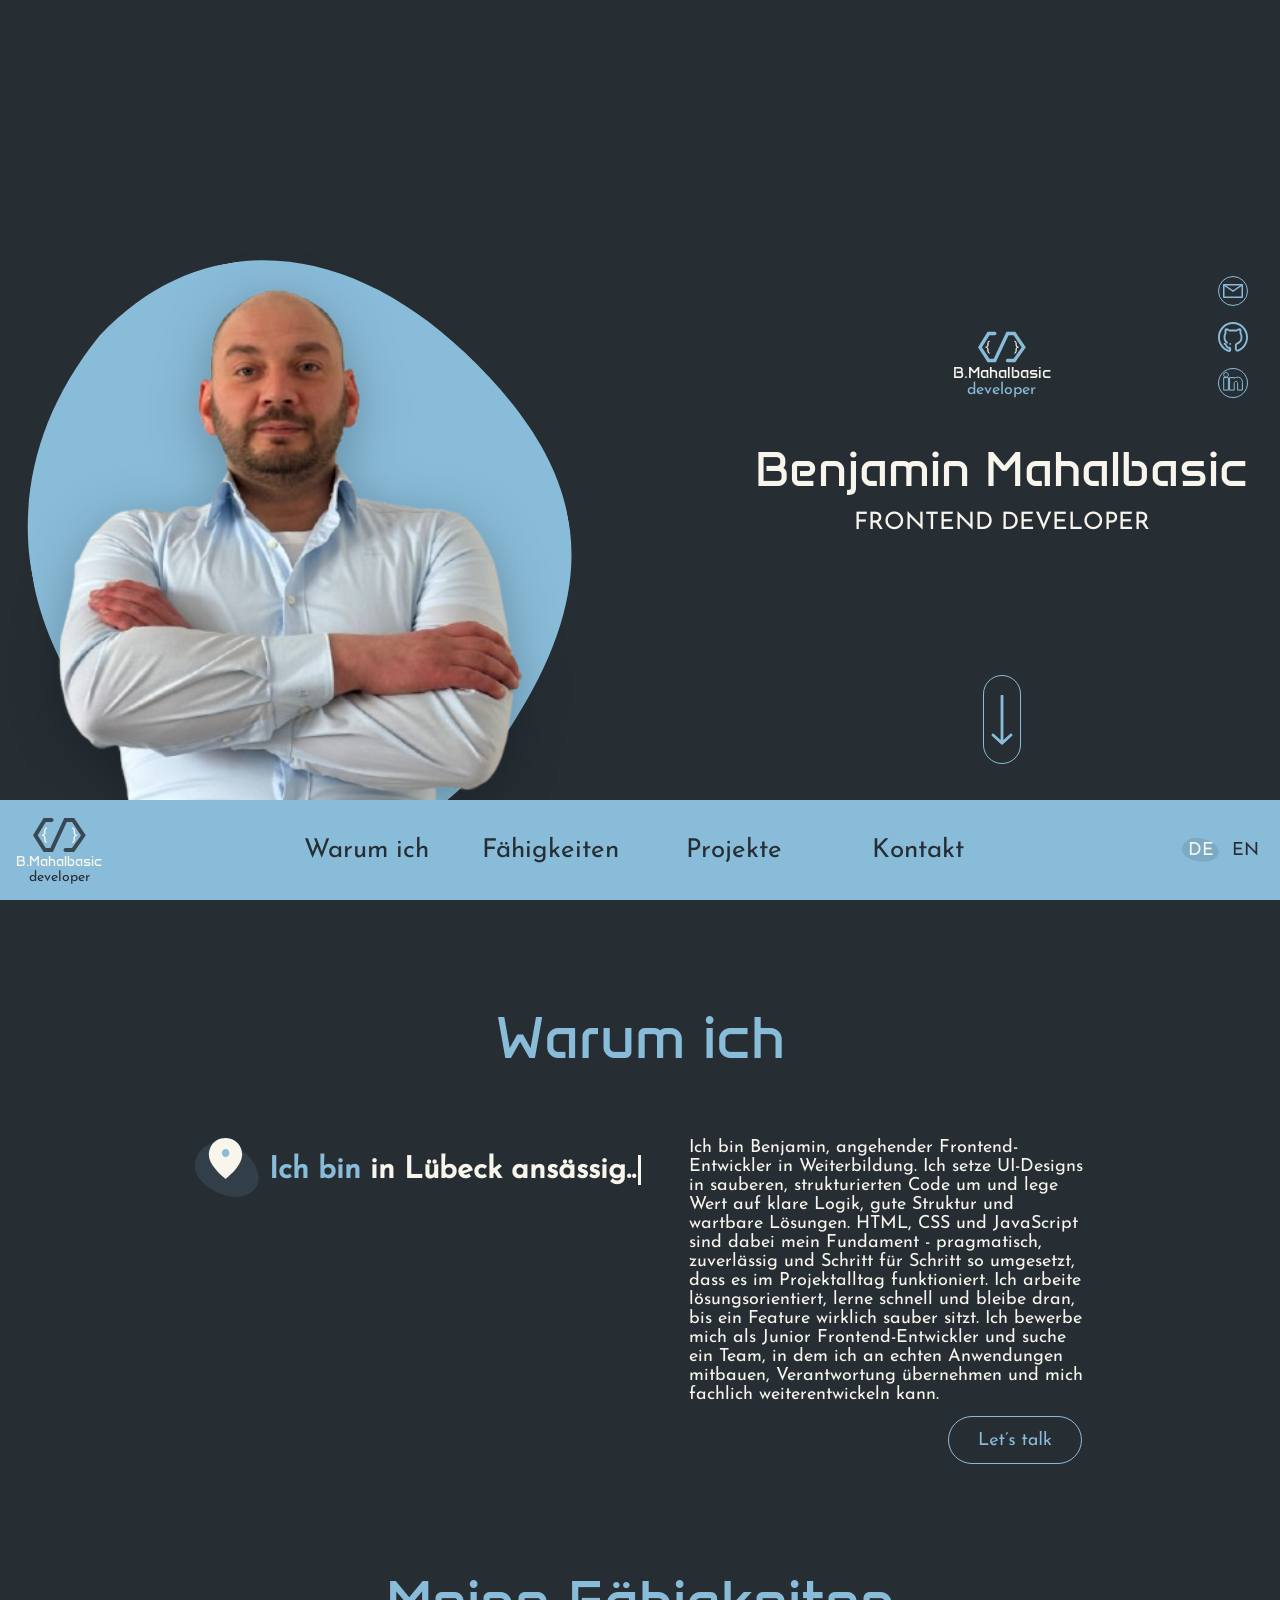
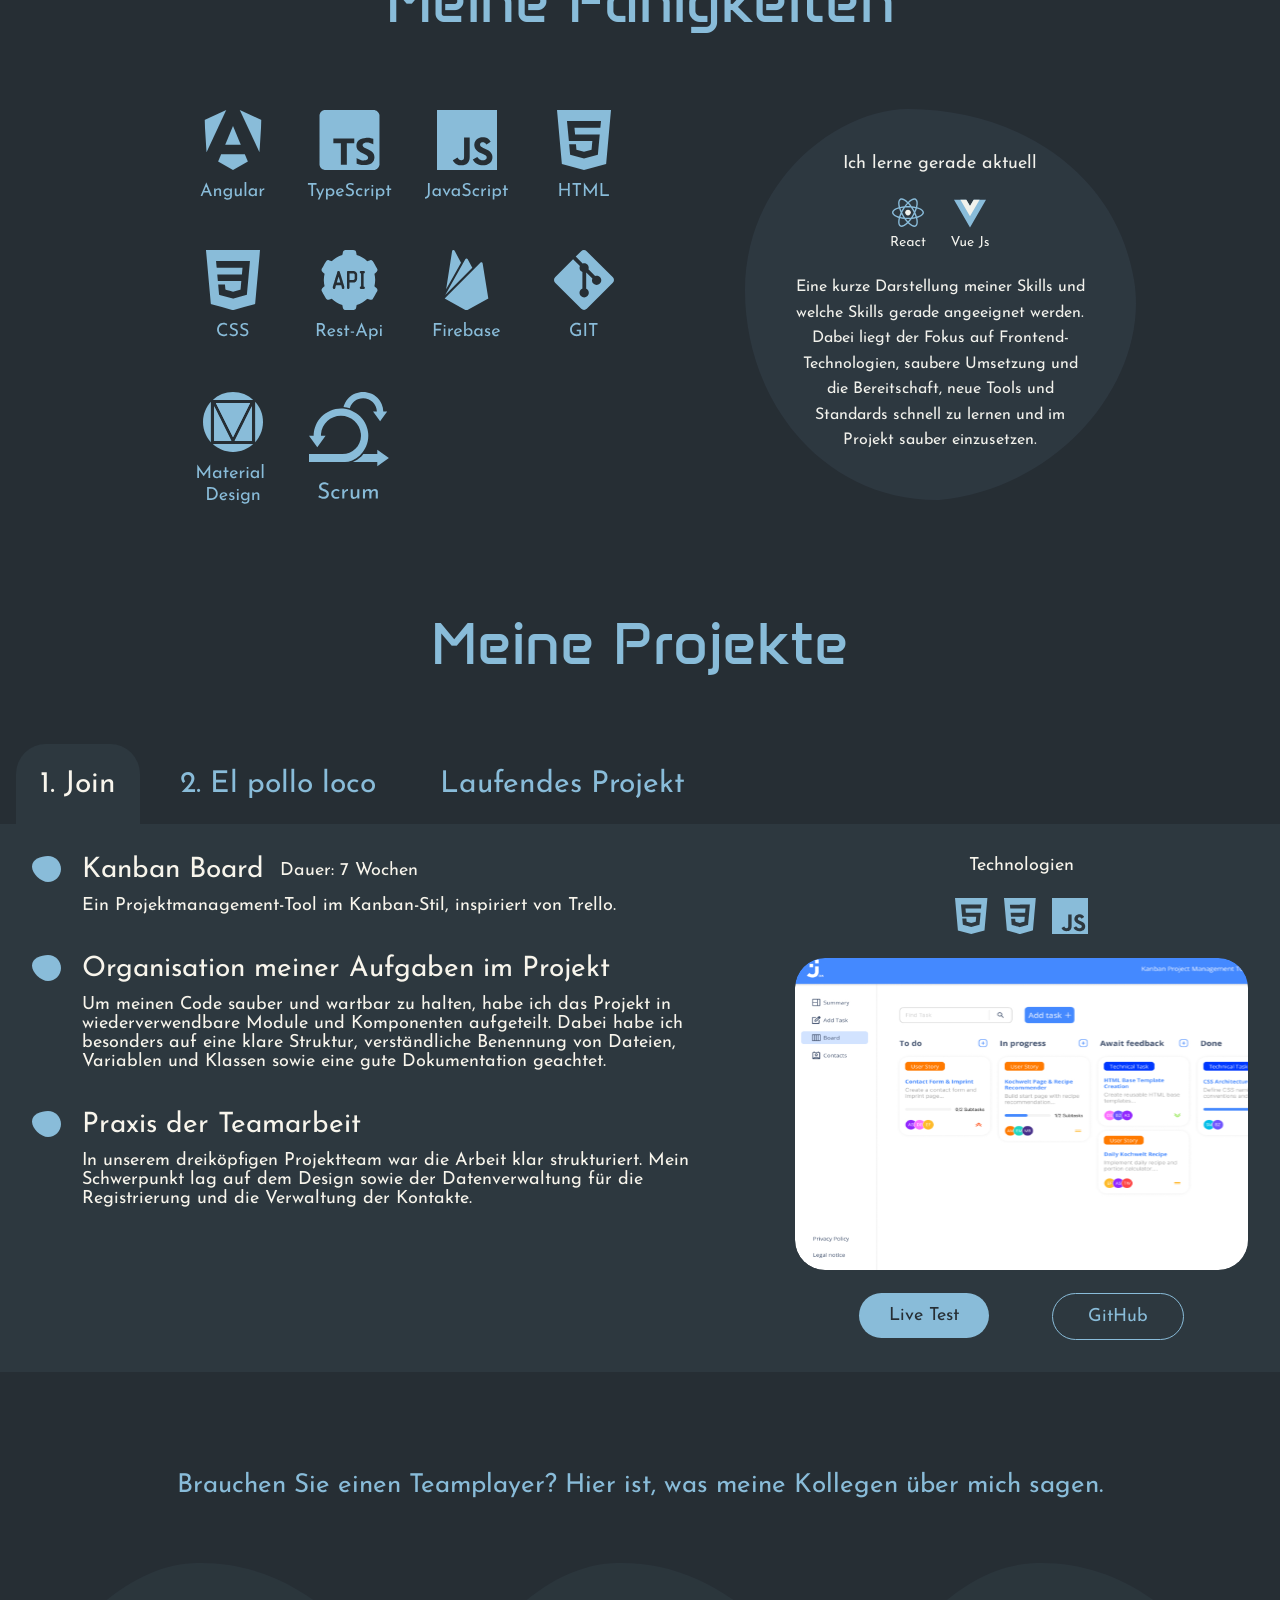
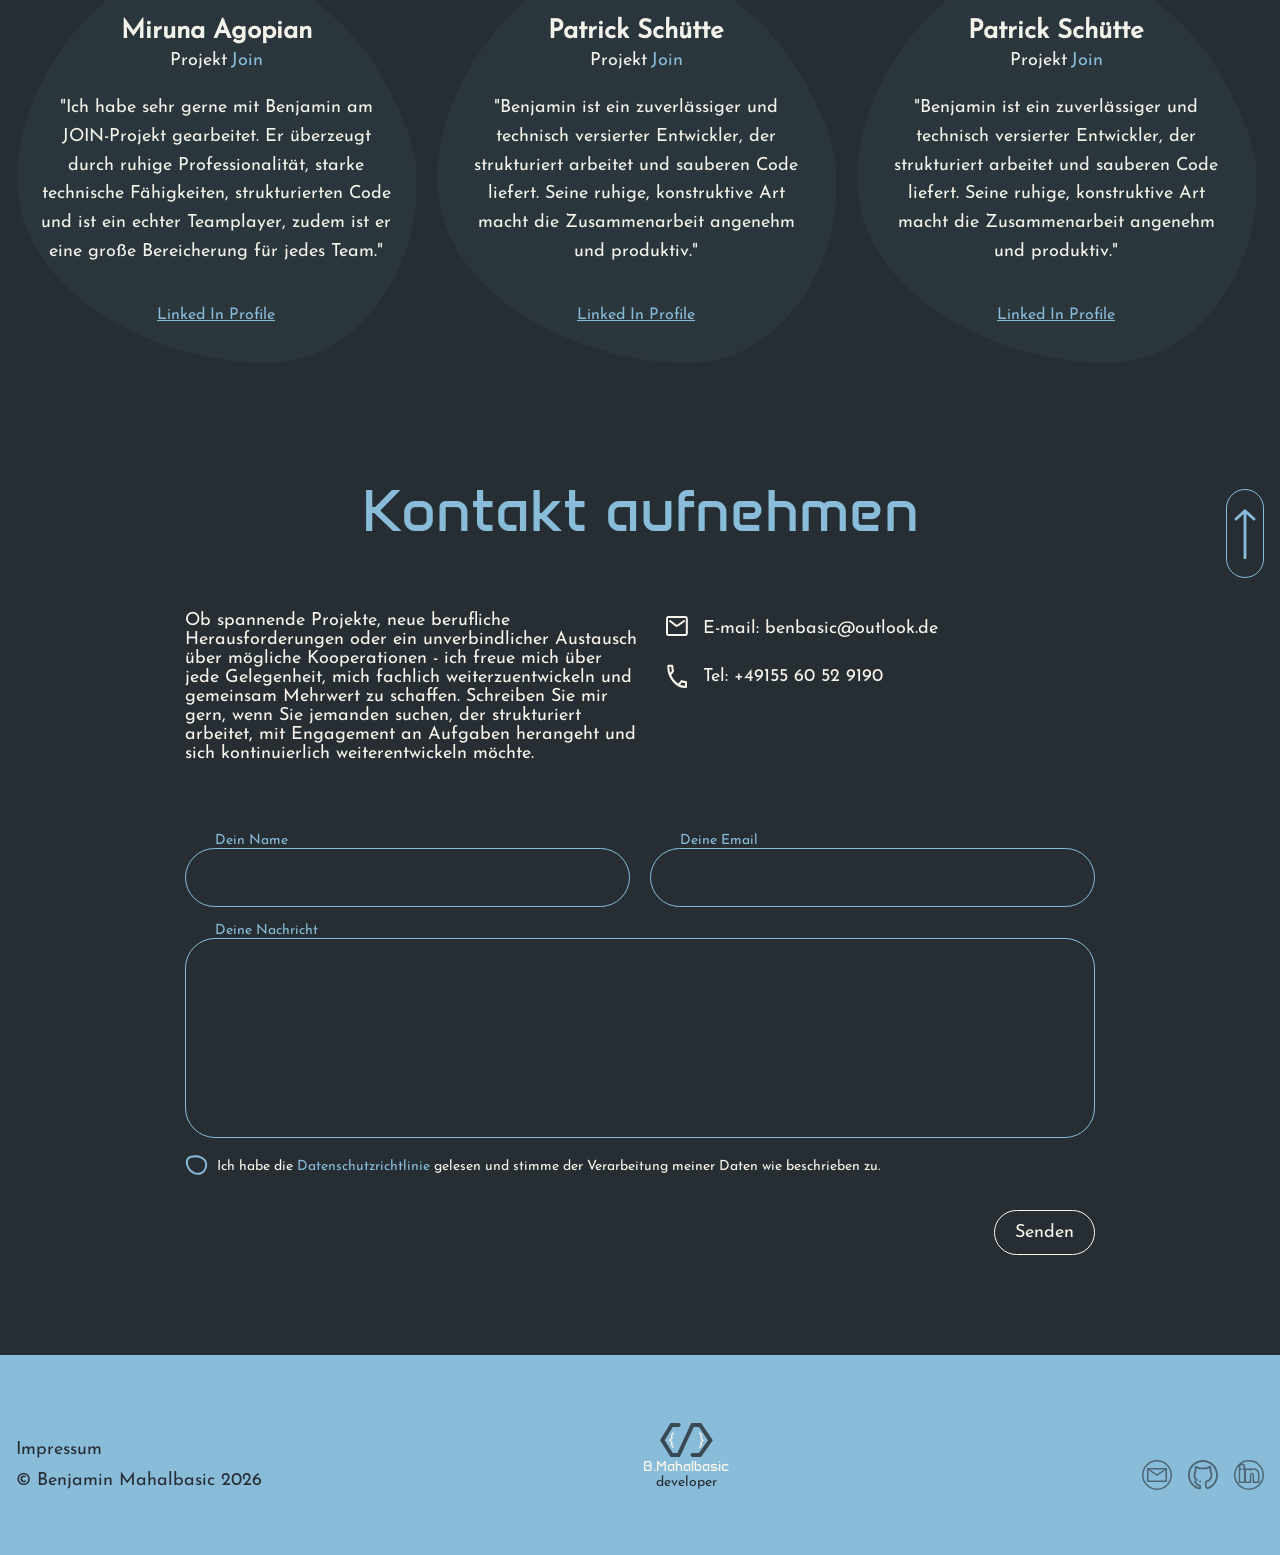
==== index.html @ 5b65a8fe "set content limitation on input fields" ====
<!DOCTYPE html>
<html lang="de">
<head>
    <meta charset="UTF-8">
    <meta name="viewport" content="width=device-width, initial-scale=1.0">
    <title>Benjamin Mahalbasic</title>

    <link rel="shortcut icon" href="./assets/icons/Logo icon.svg" type="image/x-icon">
    <link rel="stylesheet" href="./styles/fonts.css">
    <link rel="stylesheet" href="./style.css">
    <link rel="stylesheet" href="./styles/nav.css">
    <link rel="stylesheet" href="./styles/presentation.css">
    <link rel="stylesheet" href="./styles/projects.css">
    <link rel="stylesheet" href="./styles/colleagues.css">
    <link rel="stylesheet" href="./styles/contact.css">
    <script src="./scripts/projectsObj.js"></script>
    <script src="./scripts/templates.js"></script>
    <script src="./scripts/mobileTemplates.js"></script>
    <script src="./scripts/projects.js" defer></script>
    <script src="./scripts/contact.js"></script>
    <script src="./scripts/language.js"></script>
    <script src="./script.js"></script>
</head>
<body onload="init()" onclick="closeNavOverlay()">
    <main>
        <header id="header_mobile" class="header-mobile">
            <div class="header-frame">
                <div class="logo-main-box">
                    <img class="main-logo" src="./assets/icons/mobile/logo_mobile.svg" alt="logo icon">
                    <span class="main-name">B.Mahalbasic</span>
                    <span class="job-name">developer</span>
                </div>
                <div class="burger-menu" onclick="toggleMobileNav(event)">
                    <img id="mobile_nav_btn" src="./assets/icons/mobile/burger_button.svg" alt="navbar button as burger icon">
                </div>
            </div>
        </header>
        <section id="hero_section" class="hero-section">
            <div class="hero-container">
                <div class="hero-content">
                    <div class="portrait-frame">
                        <img class="person-image" src="./assets/img/me_11.png" alt="picture of me">
                        <img class="portrait-bg-image" src="./assets/img/shape.svg">
                    </div>
                    <div class="portrait-frame-mobile">
                        <div class="portrait-mobile-container">
                            <img class="person-image-mobile" src="./assets/img/me_11.png" alt="picture of me">
                            <img class="portrait-bg-mobile" src="./assets/icons/mobile/shape_hero_mobile.svg" alt="background image as shape">
                            <div id="nav_mobile" class="nav-mobile-container invisible">
                                <div class="nav-mobile" onclick="stopEventBubbling(event)">
                                    <div class="mobile-link-container">
                                        <a id="link_why_me_mobile" class="mobile-link" href="#why_me_section">Warum ich</a>
                                        <a id="link_my_skills_mobile" class="mobile-link" href="#my_skills_section">Fähigkeiten</a>
                                        <a id="link_my_projects_mobile" class="mobile-link" href="#my_projects_section">Projekte</a>
                                        <a id="link_contact_me_mobile" class="mobile-link" href="#my_contact_section">Kontakt</a>
                                        <div class="mobile-language-container">
                                            <div id="german_mobile" class="mobile-language-box">
                                                <span id="german_span_mobile" class="mobile-language-span" onclick="loadLanguage('german', 'german_span')"
                                                onmouseover="onHoverLanguageDesign('german')" onmouseout="hoverOverLanguageDesign()">DE</span>
                                            </div>
                                            <div id="english_mobile" class="mobile-language-box">
                                                <span id="english_span_mobile" class="mobile-language-span" onclick="loadLanguage('english', 'english_span')"
                                                onmouseover="onHoverLanguageDesign('english')" onmouseout="hoverOverLanguageDesign()">EN</span>
                                            </div>
                                        </div>
                                    </div>
                                </div>
                            </div>
                        </div>
                    </div>
                    <div class="main-indication-container">
                        <div class="logo-container">
                            <div class="logo-main-frame">
                                <div class="logo-main-box" onmouseover="changeLogoBig()" onmouseout="changeLogoSmall()">
                                    <img id="main_logo" class="main-logo" src="./assets/icons/Logo icon.svg" alt="logo icon">
                                    <span class="main-name">B.Mahalbasic</span>
                                    <span class="job-name">developer</span>
                                </div>
                            </div>
                            <div class="main-link-frame">
                                <div class="main-link-container">
                                    <img id="mail_icon" class="link-icons" src="./assets/icons/Email button.svg" alt="e-mail button with letter icon"
                                     onmouseover="changeIcon('mail_icon', './assets/icons/mail hover.svg')" onmouseout="changeIcon('mail_icon', './assets/icons/Email button.svg')"
                                     onclick="scrollToSection('my_contact_section')">
                                    <img id="gitub_icon" class="link-icons" src="./assets/icons/Github button.svg" alt="github button with github icon"
                                     onmouseover="changeIcon('gitub_icon', './assets/icons/github hover.svg')" onmouseout="changeIcon('gitub_icon', './assets/icons/Github button.svg')"
                                     onclick="openWebsite('https://github.com/XbatzoX')">
                                    <img id="linkedin_icon" class="link-icons" src="./assets/icons/Linkedin button.svg" alt="linkedIn button with letter icon"
                                     onmouseover="changeIcon('linkedin_icon', './assets/icons/linkedin hover.svg')" onmouseout="changeIcon('linkedin_icon', './assets/icons/Linkedin button.svg')"
                                     onclick="openWebsite('https://www.linkedin.com/in/benjamin-mahalbasic/')">
                                </div>
                            </div>
                        </div>
                        <div class="person-description-container">
                            <span class="name-text">Benjamin Mahalbasic</span>
                            <span class="job-text">FRONTEND DEVELOPER</span>
                        </div>
                        <div class="arrow-down-frame">
                            <div class="arrow-down-btn">
                                <img id="arrow_down_btn" src="./assets/icons/Arrow down.svg" alt="arrow down button with border"
                                 onmouseover="changeIcon('arrow_down_btn', './assets/icons/arrow down hover.svg')" onmouseout="changeIcon('arrow_down_btn', './assets/icons/Arrow down.svg')"
                                 onclick="scrollToSection('why_me_section')">
                            </div>
                        </div>
                    </div>
                </div>   
            </div>
        </section>
        <nav>
            <div class="nav-container">
                <div class="nav-logo" onclick="scrollToSection('hero_section')">
                    <img src="./assets/icons/Logo icon nav.svg" alt="main logo icon">
                    <span class="logo-nav-name">B.Mahalbasic</span>
                    <span class="logo-nav-text">developer</span>
                </div>
                <div class="nav-link-container">
                    <div id="why_me" class="link-bg">
                        <a id="link_why_me" class="nav-links" href="#why_me_section" onclick="onFocusDesign('why_me', 'link_why_me')"></a>
                    </div>
                    <div id="skills" class="link-bg">
                        <a id="link_skills" class="nav-links" href="#my_skills_section" onclick="onFocusDesign('skills', 'link_skills')"></a>
                    </div>
                    <div id="projects" class="link-bg">
                        <a id="link_projects" class="nav-links" href="#my_projects_section" onclick="onFocusDesign('projects', 'link_projects')"></a>
                    </div>
                    <div id="contact" class="link-bg">
                        <a id="link_contact" class="nav-links" href="#my_contact_section" onclick="onFocusDesign('contact', 'link_contact')"></a>
                    </div>
                </div>
                <div class="language-container">
                    <div id="german" class="language-bg">
                        <span id="german_span" class="language-box" onclick="loadLanguage('german', 'german_span')"
                        onmouseover="onHoverLanguageDesign('german')" onmouseout="hoverOverLanguageDesign()">DE</span>
                    </div>
                    <div id="english" class="language-bg">
                        <span id="english_span" class="language-box" onclick="loadLanguage('english', 'english_span')"
                        onmouseover="onHoverLanguageDesign('english')" onmouseout="hoverOverLanguageDesign()">EN</span>
                    </div>
                </div>
            </div>
        </nav>
        <section id="why_me_section" class="why-me-section">
            <div class="why-me-frame">
                <div class="why-me-container">
                    <span id="why_me_caption" class="main-line"></span>
                </div>
                <div class="description-container">
                    <div class="city-location-frame">
                        <div class="city-location-container">
                            <img id="location_img" src="./assets/icons/located_icon.svg" alt="location icon looks like a pin">
                            <img id="location_img_mobile" src="./assets/icons/mobile/pin_icon_mobile.svg" alt="location icon looks like a pin">
                            <span id="city_location_1" class="color-blue"></span>
                            <span id="city_location_2" class="color-cream"></span>
                            <div class="left-border"></div>
                        </div>
                    </div>
                    <div class="description-box">
                        <span id="description_text" class="description-text"></span>
                        <div class="lets-talk-ctrl-box">
                            <img id="lets_talk_btn" src="./assets/icons/Lets_talk_btn.svg" alt="image in form of a button"
                             onmouseover="changeIcon('lets_talk_btn', './assets/icons/Lets_talk_hover_btn.svg')" onmouseout="changeIcon('lets_talk_btn', 'assets/icons/Lets_talk_btn.svg')"
                             onclick="scrollToSection('my_contact_section')">
                        </div>
                    </div>
                </div>
            </div>
        </section>
        <section id="my_skills_section" class="my-skills-section">
            <div class="my-skills-frame">
                <div class="my-skills-container">
                    <span id="my_skills_caption" class="main-line"></span>
                </div>
                <div class="my-skills-content-container">
                    <div class="skill-icon-box">
                        <div class="icon-row">
                            <div class="icon-center">
                                <img src="./assets/icons/angular_skill_icon.svg" alt="Angular icon as skill info">
                            </div>
                            <div class="icon-center">
                                <img src="./assets/icons/typescript_skill_icon.svg" alt="TypeScript icon as skill info">
                            </div>
                            <div class="icon-center">
                                <img src="./assets/icons/javascript_skill_icon.svg" alt="JavaScript icon as skill info">
                            </div>
                            <div class="icon-center">
                                <img src="./assets/icons/html_skill_icon.svg" alt="HTML icon as skill info">
                            </div>
                        </div>
                        <div class="icon-row">
                            <div class="icon-center">
                                <img src="./assets/icons/css_skill_icon.svg" alt="CSS icon as skill info">
                            </div>
                            <div class="icon-center">
                                <img src="./assets/icons/api_skill_icon.svg" alt="REST-API icon as skill info">
                            </div>
                            <div class="icon-center">
                                <img src="./assets/icons/firebase_skill_icon.svg" alt="Firebase icon as skill info">
                            </div>
                            <div class="icon-center">
                                <img src="./assets/icons/git_skill_icon.svg" alt="Git icon as skill info">
                            </div>
                        </div>
                        <div class="icon-row">
                            <div class="icon-center">
                                <img src="./assets/icons/material_design_skill_icon.svg" alt="Material design icon as skill info">
                            </div>
                            <div class="icon-center">
                                <img src="./assets/icons/scrum_skill_icon.svg" alt="Scrum icon as skill info">
                            </div>
                        </div>
                        <div class="icon-row-mobile">
                            <div class="icon-center">
                                <img src="./assets/icons/mobile/angular_icon_mobile.svg" alt="angular icon as skill info">
                            </div>
                            <div class="icon-center">
                                <img src="./assets/icons/mobile/typescript_icon_mobile.svg" alt="typescript icon as skill info">
                            </div>
                            <div class="icon-center">
                                <img src="./assets/icons/mobile/javascript_icon_mobile.svg" alt="javascript icon as skill info">
                            </div>
                            <div class="icon-center">
                                <img src="./assets/icons/mobile/html_icon_mobile.svg" alt="html icon as skill info">
                            </div>
                        </div>
                        <div class="icon-row-mobile">
                            <div class="icon-center">
                                <img src="./assets/icons/mobile/css_icon_mobile.svg" alt="css icon as skill info">
                            </div>
                            <div class="icon-center">
                                <img src="./assets/icons/mobile/api_icon_mobile.svg" alt="api icon as skill info">
                            </div>
                            <div class="icon-center">
                                <img src="./assets/icons/mobile/firebase_icon_monile.svg" alt="firebase icon as skill info">
                            </div>
                            <div class="icon-center">
                                <img src="./assets/icons/mobile/git_icon_mobile.svg" alt="git icon as skill info">
                            </div>
                        </div>
                        <div class="icon-row-mobile">
                            <div class="icon-center-box">
                                <div class="icon-center">
                                    <img src="./assets/icons/mobile/material_design_mobile.svg" alt="material design icon as skill info">
                                </div>
                                <div class="icon-center">
                                    <img src="./assets/icons/mobile/scrum_icon_mobile.svg" alt="scrum icon as skill info">
                                </div>
                            </div>
                        </div>
                    </div>
                    <div class="actual-learning-box">
                        <span id="actual_learning_id" class="description-text"></span>
                        <div class="actual-learning-icon-box">
                            <img src="./assets/icons/react_icon_learning.svg" alt="React icon as actual learning skill">
                            <img src="./assets/icons/vue_icon_learning.svg" alt="Vue.js icon as actual learning skill">
                        </div>
                        <span id="actual_learning_text" class="learning-text"></span>
                        <div id="learning_bg" class="learning-bg" onmouseover="changeBackgroundImage('learning_bg', 'learning-bg', 'learning-bg-hover')"
                         onmouseout="changeBackgroundImage('learning_bg', 'learning-bg-hover', 'learning-bg')"></div>
                    </div>
                    <div class="actual-learning-box-mobile">
                        <span id="mobile_learning_id" class="mobile-learning-info"></span>
                        <div class="mobile-learning-content-box">
                            <span id="actual_text_mobile"> </span>
                            <div class="mobile-icon-box">
                                <div class="mobile-icon-line">
                                    <img src="./assets/icons/mobile/vue_icon_mobile.svg" alt="vue js icon as actual learning info">
                                    <img src="./assets/icons/mobile/react_icon_mobile.svg" alt="react icon as actual learning info">
                                </div>
                                <div class="mobile-shape-bg"></div>
                            </div>
                        </div>
                    </div>
                    <div class="contact-button-container">
                        <div class="mobile-btn" onclick="scrollToSection('my_contact_section')">
                            <span class="mobile-btn-span">Let's talk</span>
                        </div>
                    </div>
                </div>
            </div>
        </section>
        <section id="my_projects_section" class="my-projects-section">
            <div class="my-projects-frame">
                <div class="my-projects-container">
                    <span id="my_projects_caption" class="main-line"></span>
                </div>
                <div class="projects-content-frame">
                    <div class="projects-content-container">
                        <div class="tab-navigation-box">
                            <div class="tab-span-container">
                                <span id="project_0" class="tab-span" onclick="activateNavigationTab(id, 'project_content')">1. Join</span>
                            </div>
                            <div class="tab-span-container">
                                <span id="project_1" class="tab-span" onclick="activateNavigationTab(id, 'project_content')">2. El pollo loco</span>
                            </div>
                            <div class="tab-span-container">
                                <span id="project_2" class="tab-span" onclick="activateNavigationTab(id, 'project_content')"></span>
                            </div>
                        </div>
                        <div class="project-content-frame">
                            <div id="project_content" class="project-content-box"></div>
                        </div>
                    </div>
                    <div class="projects-mobile-container">
                        <div class="tab-navbox-mobile">
                            <div class="mobile-tab">
                                <span id="mobile_project_0" class="mobile-tab-span" onclick="activateMobileNavigationTab(id, 'mobile_project_content')"></span>
                            </div>
                            <div class="mobile-tab">
                                <span id="mobile_project_1" class="mobile-tab-span" onclick="activateMobileNavigationTab(id, 'mobile_project_content')"></span>
                            </div>
                            <div class="mobile-tab">
                                <span id="mobile_project_2" class="mobile-tab-span" onclick="activateMobileNavigationTab(id, 'mobile_project_content')"></span>
                            </div>
                        </div>
                        <div id="mobile_content_frame" class="mobile-content-frame">
                            <div id="mobile_project_content" class="mobile-content-box"></div>
                        </div>
                    </div>
                </div>
            </div>
        </section>
        <section id="my_colleagues_section" class="my-colleagues-section">
            <div class="my-colleagues-frame">
                <div class="caption-container">
                    <span id="caption_comments" class="caption-colleagues"></span>
                    <span id="comments_mobile_caption" class="comments-mobile-caption"></span>
                    <span id="comments_mobile_span" class="comments-mobile-span"></span>
                </div>
                <div class="comment-container">
                    <div class="comment-box" onmouseover="changeBackgroundImage('comment_bg_0', 'comment-bg', 'comment-bg-hover')"
                     onmouseout="changeBackgroundImage('comment_bg_0', 'comment-bg-hover', 'comment-bg')">
                        <div class="comment-person-box">
                            <span class="comment-name">Miruna Agopian</span>
                            <div class="comment-project-container">
                                <span id="project1_span" class="comment-description"></span>
                                <span class="comment-project">Join</span>
                            </div>
                        </div>
                        <span id="comment_1" class="comment-text"></span>
                        <a class="comments-linkedIn-link" href="https://www.linkedin.com/in/miruna-agopian-824320333/" target="_blank">Linked In Profile</a>
                        <div id="comment_bg_0" class="comment-bg"></div>
                    </div>
                    <div class="comment-box" onmouseover="changeBackgroundImage('comment_bg_1', 'comment-bg', 'comment-bg-hover')"
                     onmouseout="changeBackgroundImage('comment_bg_1', 'comment-bg-hover', 'comment-bg')">
                        <div class="comment-person-box">
                            <span class="comment-name">Patrick Schütte</span>
                            <div class="comment-project-container">
                                <span id="project2_span" class="comment-description"></span>
                                <span class="comment-project">Join</span>
                            </div>
                        </div>
                        <span id="comment_2" class="comment-text"></span>
                        <a class="comments-linkedIn-link" href="https://www.linkedin.com/in/patrickschuette/" target="_blank">Linked In Profile</a>
                        <div id="comment_bg_1" class="comment-bg"></div>
                    </div>
                    <div class="comment-box" onmouseover="changeBackgroundImage('comment_bg_2', 'comment-bg', 'comment-bg-hover')"
                     onmouseout="changeBackgroundImage('comment_bg_2', 'comment-bg-hover', 'comment-bg')">
                        <div class="comment-person-box">
                            <span class="comment-name">Patrick Schütte</span>
                            <div class="comment-project-container">
                                <span id="project3_span" class="comment-description"></span>
                                <span class="comment-project">Join</span>
                            </div>
                        </div>
                        <span id="comment_3" class="comment-text"></span>
                        <a class="comments-linkedIn-link" href="https://www.linkedin.com/in/patrickschuette/" target="_blank">Linked In Profile</a>
                        <div id="comment_bg_2" class="comment-bg"></div>
                    </div>
                </div>
            </div>
        </section>
        <section id="my_contact_section" class="my-contact-section">
            <div class="my-contact-frame">
                <div class="my-contact-caption">
                    <span id="contact_caption" class="main-line"></span>
                    <img id="arrow_up_btn" class="arrow-up" src="./assets/icons/arrow_up.svg" alt="arrow up button"
                    onmouseover="changeIcon('arrow_up_btn', 'assets/icons/arrow_up_hover.svg')" onmouseout="changeIcon('arrow_up_btn', 'assets/icons/arrow_up.svg')"
                    onclick="scrollToSection('hero_section')">
                </div>
                <div class="my-contact-box">
                    <div class="personal-info-container">
                        <span id="work_mobile" class="work-together"></span>
                        <span id="contact_info" class="info-description"></span>
                        <div class="contact-link-box">
                            <a class="contact-link" href="mailto:#">
                                <div class="mail-link-box" onmouseover="changeIcon('mail_link_icon', 'assets/icons/mail_icon_hover.svg')" onmouseout="changeIcon('mail_link_icon', 'assets/icons/mail_icon.svg')">
                                    <img id="mail_link_icon" src="./assets/icons/mail_icon.svg" alt="mail icon as letter">
                                    <span class="mail-text">E-mail: benbasic@outlook.de</span>
                                </div>
                            </a>
                            <a class="contact-link" href="tel:+4915560529190">
                                <div class="mail-link-box" onmouseover="changeIcon('phone_link_icon', 'assets/icons/phone_icon_hover.svg')" onmouseout="changeIcon('phone_link_icon', 'assets/icons/phone_icon.svg')">
                                    <img id="phone_link_icon" src="./assets/icons/phone_icon.svg" alt="phone icon">
                                    <span>Tel: +49155 60 52 9190</span>
                                </div>
                            </a>
                        </div>
                    </div>
                    <form class="contact-form" onsubmit="sendMessage(); return false" autocomplete="off">
                        <div class="person-data-container">
                            <div id="name_input_box" class="input-container input-height">
                                <span id="input_name_title" class="input-info-text"></span>
                                <input id="input_name" type="text" required class="bg-input" onfocus="setContentNameOnFocus()" 
                                onblur="checkContentOfName()" maxlength="20">
                            </div>
                            <div id="mail_input_box" class="input-container input-height">
                                <span id="input_mail_title" class="input-info-text"></span>
                                <input id="input_mail" type="text" required class="bg-input" onfocus="setContentMailOnFocus()" onblur="checkMailInput()"
                                 autocomplete="new-password" maxlength="20">
                            </div>
                        </div>
                        <div id="message_input_box" class="input-container">
                            <span id="input_message_title" class="input-info-text"></span>
                            <textarea id="input_message" class="bg-input-message" onfocus="setContentMessageOnFocus()" 
                            onblur="checkContentOfMessage()" maxlength="400"></textarea>
                        </div>
                        <div id="privacy_container" class="privacy-container privacy-height">
                            <div class="privacy-box">
                                <img id="privacy_btn" src="./assets/icons/privacy_checkbox.svg" alt="checkbox icon as shape" onmouseover="changePrivacyIcon('privacy_btn', 'assets/icons/privacy_checkbox_hover.svg')"
                                onmouseout="changePrivacyIcon('privacy_btn', 'assets/icons/privacy_checkbox.svg')" onclick="toggleButtonPrivacyPolicy()">
                                <span id="privacy_policy_span" class="privacy-text"></span>
                            </div>
                            <div class="error-text-box">
                                <span id="privacy_error_text" class="privacy-error-text invisible"></span>
                            </div>
                        </div>
                        <div class="submit-container">
                            <button id="submit_btn" class="btn-disabled" disabled>Send</button>
                        </div>
                    </form>
                </div>
            </div>
            <div class="arrow-up-mobile-container">
                <img id="arrow_up_btn_mobile" src="./assets/icons/mobile/arrow_up_mobile.svg" alt="arrow up button to hero section"
                onmouseover="changeIcon('arrow_up_btn_mobile', 'assets/icons/mobile/arrow_up_active_mobile.svg')" onmouseout="changeIcon('arrow_up_btn_mobile', 'assets/icons/mobile/arrow_up_mobile.svg')"
                onclick="scrollToSection('header_mobile')">
            </div>
        </section>
    </main>
    <footer>
        <div class="footer-frame">
            <div class="footer-container">
                <div class="footer-left-side">
                    <div class="footer-link-container">
                        <a id="impressum_link" class="impressum-link" href="./html/imprint.html"></a>
                    </div>
                    <span>&copy; Benjamin Mahalbasic 2026</span>
                </div>
                <div class="footer-logo" onclick="scrollToSection('hero_section')">
                    <img src="./assets/icons/Logo icon nav.svg" alt="main logo icon">
                    <span class="logo-nav-name">B.Mahalbasic</span>
                    <span class="logo-nav-text">developer</span>
                </div>
                <div class="footer-right-side">
                    <img id="mail_footer" src="./assets/icons/mail_icon_footer.svg" alt="mail link bitton as letter icon"
                    onmouseover="changeIcon('mail_footer', 'assets/icons/mail_icon_footer_hover.svg')" onmouseout="changeIcon('mail_footer', 'assets/icons/mail_icon_footer.svg')"
                    onclick="scrollToSection('my_contact_section')">
                    <img id="github_footer" src="./assets/icons/github_icon_footer.svg" alt="github icon as link button"
                    onmouseover="changeIcon('github_footer', 'assets/icons/github_icon_footer_hover.svg')" onmouseout="changeIcon('github_footer', 'assets/icons/github_icon_footer.svg')"
                    onclick="openWebsite('https://github.com/XbatzoX')">
                    <img id="linkedin_footer" src="./assets/icons/linkedin_icon_footer.svg" alt="linkedIn icon as link button"
                    onmouseover="changeIcon('linkedin_footer', 'assets/icons/linkedin_icon_footer_hover.svg')" onmouseout="changeIcon('linkedin_footer', 'assets/icons/linkedin_icon_footer.svg')"
                    onclick="openWebsite('https://www.linkedin.com/in/benjamin-mahalbasic/')">
                </div>
            </div>
            <div class="footer-container-mobile">
                <div class="footer-logo" onclick="scrollToSection('header_mobile')">
                    <img src="./assets/icons/Logo icon nav.svg" alt="main logo icon">
                    <span class="logo-nav-name">B.Mahalbasic</span>
                    <span class="logo-nav-text">developer</span>
                </div>
                <div class="footer-ctrl-mobile">
                    <img id="github_footer_mobile" class="footer-icon-mobile" src="./assets/icons/mobile/footer_github_mobile.svg" alt="github icon as link button"
                    onclick="githubFooterAction()">
                    <img id="mail_footer_mobile" class="footer-icon-mobile" src="./assets/icons/mobile/footer_mail_mobile.svg" alt="mail link bitton as letter icon"
                    onclick="scrollToSection('my_contact_section')">
                    <img id="linkedin_footer_mobile" class="footer-icon-mobile" src="./assets/icons/mobile/footer_linkedin_mobile.svg" alt="linkedIn icon as link button"
                    onclick="openWebsite('https://www.linkedin.com/in/benjamin-mahalbasic/')">
                </div>
                <div class="footer-description-mobile">
                    <a id="impressum_link_mobile" class="impressum-link" href="./html/imprint.html"></a>
                    <span class="copyright-span">&copy; Benjamin Mahalbasic 2026</span>
                </div>
            </div>
        </div>
    </footer>
</body>
</html>
---- styles/fonts.css ----
@font-face {
    font-family: 'MyAnta';
    src: url('../assets/fonts/Anta/Anta-Regular.ttf') format('truetype');
    font-weight: normal;
    font-style: normal;
}

@font-face {
    font-family: 'MyJosefin';
    src: url('../assets/fonts/Josefin_Sans/JosefinSans-VariableFont_wght.ttf') format('truetype');
    font-weight: normal;
    font-style: normal;
}
---- style.css ----
html{
    scroll-behavior: smooth;
}

body{
    box-sizing: border-box;
    margin: 0;
    background-color: #262E34;
}

.hero-section{
    height: calc(100vh - 100px);
    /* padding-top: 16px;
    padding-left: 32px;
    padding-right: 32px; */
    max-width: 1990px;
    margin: 0 auto;
}

.hero-container{
    height: 100%;
    display: flex;
    flex-direction: column;
    justify-content: end;
}

.hero-content{
    height: 100%;
    display: flex;
    justify-content: space-between;
    align-items: center;
    /* gap: 32px; */
}

.portrait-frame{
    position: relative;
    height: 100%;
    width: 50%;
    padding-left: 32px;
}

.portrait-bg-image{
    position: absolute;
    /* top: 25%; */
    bottom: -6%;
    width: 90%;
    /* height: 80%; */
    transform: rotate(-10deg);
    opacity: 1;
    z-index: 1;
}

.person-image{
   position: absolute;
   bottom: 0%;
   left: 50%;
   transform: translateX(-55%);
   filter: drop-shadow(0 10px 25px rgba(0,0,0,0.25));
   width: 100%;
   z-index: 2;
}

.person-image:hover + .portrait-bg-image{
    transform: rotate(0deg);
    opacity: 0.9;
}

.main-indication-container{
    display: flex;
    flex-direction: column;
    gap: 40px;
    padding-right: 32px;
}

.logo-main-box{
    display: flex;
    flex-direction: column;
    justify-content: center;
    align-items: center;
}

.main-logo{
    width: 52px;
    height: 32px;
}

.main-name{
    font-family: 'MyAnta';
    font-size: 16px;
    color: #F8F5EC;
    font-weight: 400;
}

.job-name{
    font-family: 'MyJosefin';
    font-size: 16px;
    font-weight: 300;
    color: #89BCD9;
}

.main-link-container{
    display: flex;
    flex-direction: column;
    gap: 16px;
}

.link-icons{
    width: 30px;
    height: 30px;
}

.link-icons:hover{
    cursor: pointer;
}

.logo-container{
    position: relative;
}

.logo-main-frame{
    display: flex;
    justify-content: center;
}

.main-link-frame{
    position: absolute;
    right: 0px;
    bottom: 0;
}

.person-description-container{
    display: flex;
    flex-direction: column;
    gap: 12px;
    justify-content: center;
    align-items: center;
}

.name-text{
    font-family: 'MyAnta';
    font-size: 80px;
    color: #F8F5EC;
    font-weight: 400;
    white-space: nowrap;
}

.job-text{
    font-family: 'MyJosefin';
    font-size: 40px;
    color: #F8F5EC;
    font-weight: 400;
}

.arrow-down-frame{
    display: flex;
    justify-content: center;
}

.arrow-down-btn{
    padding-top: 150px;
    padding-bottom: 32px;
}

#arrow_down_btn{
    cursor: pointer;
}

footer{
    height: 200px;
    width: 100%;
    background-color: #89BCD9;
    font-family: 'MyJosefin';
    font-size: 18px;
    font-weight: 400;
    color: #262E34;
    display: flex;
    align-items: center;
}

.footer-frame{
    width: 100%;
    max-width: 1990px;
    margin: 0 auto;
    padding: 0 16px;
}

.footer-container{
    width: 100%;
    display: flex;
    flex-direction: row;
    justify-content: space-between;
    align-items: end;
}

.footer-logo{
    display: flex;
    flex-direction: column;
    align-items: center;
    padding-right: 32px;
}

.footer-logo:hover{
    cursor: pointer;
}

.footer-left-side{
    display: flex;
    flex-direction: column;
    gap: 12px;
}

.footer-link-container{
    display: flex;
    justify-content: start;
}

.impressum-link{
    text-decoration: none;
    color: #262E34;
}

.impressum-link:hover{
    cursor: pointer;
    color: #F8F5EC;
}

.footer-right-side{
    display: flex;
    gap: 16px;
}

.footer-right-side img{
    height: 30px;
    width: 30px;
}

.footer-right-side img:hover{
    cursor: pointer;
}

.portrait-frame-mobile{
    display: none;
}

.header-mobile{
    display: none;
}

.header-frame{
    padding: 16px;
    display: flex;
    justify-content: space-between;
    align-items: center;
}

.portrait-mobile-container{
    height: 370px;
    position: relative;
}

.person-image-mobile{
    height: 350px;
    width: auto;
    position: absolute;
    bottom: 0;
    left: 50%;
    transform: translateX(-50%);
    z-index: 2;
}

.portrait-bg-mobile{
    height: 250px;
    width: auto;
    position: absolute;
    bottom: 0%;
    left: 50%;
    transform: translateX(-50%);
    z-index: 1;
}

.burger-menu:hover{
    cursor: pointer;
}

.nav-mobile{
    background-image: url(./assets/icons/mobile/shape_overlay_mobile.svg);
    height: 300px;
    width: 280px;
    background-repeat: no-repeat;  
    background-size: contain;
    position: absolute;
    bottom: -10%;
    left: 50%;
    transform: translateX(-50%);
    z-index: 3;  
    display: flex;
    justify-content: center;
    align-items: center;
}

.footer-container-mobile{
    display: none;
}

.footer-description-mobile{
    display: flex;
    gap: 16px;
}

.copyright-span{
    font-size: 14px;
}

.policy-link{
    text-decoration: none;
    font-size: 14px;
    font-weight: 400;
    color: #89BCD9;
}

.policy-link:hover{
    cursor: pointer;
    font-weight: 700;
}

@media(max-width:1550px){
    .hero-content{
        align-items: end;
    }
}

@media(max-width:1400px){
    .name-text{
        font-size: 50px;
    }

    .job-text{
        font-size: 24px;
    }
}

@media(max-height:1025px){
    .person-image{
        width: 90%;
        transform: translateX(-58%);
    }

    .portrait-bg-image{
        width: 80%;
    }

    .hero-content{
        align-items: end;
    }

    .arrow-down-btn{
        padding-top: 100px;
    }
}

@media(max-width:1000px){
    .hero-section{
        height: unset;
        padding: 0 16px;
    }

    .hero-container{
        height: unset;
    }

    .hero-content{
        flex-direction: column;
        justify-content: center;
        align-items: center;
        gap: 32px;
    }

    .portrait-frame{
        display: none;
    }

    .portrait-frame-mobile{
        display: block;
        width: 100%;
    }

    .logo-container{
        display: none;
    }

    .name-text{
        font-size: 48px;
    }

    .arrow-down-btn{
        padding-top: 0px;
        padding-bottom: 0px;
    }

    .header-mobile{
        display: block;
    }

    .main-name{
        font-size: 14px;
    }

    .job-name{
        font-size: 14px;
    }

    .main-indication-container{
        padding-right: 0;
    }

    footer{
        height: auto;
    }

    .footer-container{
        display: none;
    }

    .footer-container-mobile{
        display: flex;
        flex-direction: column;
        justify-content: center;
        align-items: center;
        gap: 32px;
        padding: 32px;
    }

    .footer-logo{
        padding-right: 0;
    }

    .footer-ctrl-mobile{
        display: flex;
        gap: 24px;
    }

    .footer-icon-mobile{
        cursor: pointer;
    }

    .impressum-link{
        font-size: 14px;
    }
}

@media(max-width:550px){
    .name-text{
        white-space: unset;
        text-align: center;
    }

    .job-text{
        font-size: 18px;
    }

    .main-indication-container{
        padding-right: 0px;
        /* align-items: center; */
    }
}

@media(max-width:400px){
    .footer-description-mobile{
        flex-direction: column;
        align-items: center;
    }
}
---- styles/nav.css ----
nav{
    height: 100px;
    background-color: #89BCD9;
    display: flex;
    align-items: center;
    position: sticky;
    top: 0;
    z-index: 1000;
}

.nav-container{
    width: 100%;
    display: flex;
    justify-content: space-between;
    align-items: center;
    padding: 0 16px;
    max-width: 1990px;
    margin: 0 auto;
}

.nav-link-container{
    display: flex;
    gap: 100px;
}

.nav-logo{
    display: flex;
    flex-direction: column;
    align-items: center;
}

.nav-logo:hover{
    cursor: pointer;
}

.logo-nav-name{
    font-family: 'MyAnta';
    font-weight: 400;
    font-size: 14px;
    color: #F8F5EC;
}

.logo-nav-text{
    font-family: 'MyJosefin';
    font-size: 14px;
    font-weight: 300;
    color: #262E34;
}

.nav-links{
    font-family: 'MyJosefin';
    color: #262E34;
    font-size: 26px;
    font-weight: 500;
    text-decoration: none;
    white-space: nowrap;
}

.nav-links:hover{
    cursor: pointer;
    color: #F8F5EC;
}

.visible{
    display: block;
}

.invisible{
    display: none;
}

.link-bg{
    width: 84px;
    display: flex;
    justify-content: center;
    align-items: center;   
}

.ellipse{
    background-image: url('../assets/icons/Ellipse\ 24.svg');
    width: 84px;
    height: 56px;
    /* background-position: center; */
    background-repeat: no-repeat;  
    background-size: cover;  
}

.language-container{
    display: flex;
    gap: 8px;
}

.language-bg{
    width: 37px;
    display: flex;
    justify-content: center;
    align-items: center;
}

.ellipse-language{
    background-image: url('../assets/icons/Ellipse\ language.svg');
    width: 37px;
    height: 24px;
    background-repeat: no-repeat;
    background-size: cover;
}

.language-box{
    font-family: 'MyJosefin';
    font-size: 18px;
    font-weight: 400;
    color: #262E34;
}

.language-box:hover{
    cursor: pointer;
}

.mobile-link-container{
    display: flex;
    flex-direction: column;
    align-items: center;
    justify-content: center;
    gap: 24px;
}

.mobile-language-container{
    height: 28px;
    display: flex;
    gap: 4px;
}

.mobile-link{
    cursor: pointer;
    text-decoration: none;
    font-family: 'MyJosefin';
    font-size: 22px;
    font-weight: 400;
    color: #262E34;
}

.mobile-link:active{
    font-size: 20px;
    color: #F8F5EC;
}

.mobile-language-box{
    width: 40px;
    display: flex;
    justify-content: center;
    align-items: center;
}

.mobile-language-span{
    cursor: pointer;
    font-family: 'MyJosefin';
    font-size: 18px;
    font-weight: 400;
    color: #262E34;
}

@media(max-width:1000px){
    nav{
        display: none;
    }
}
---- styles/presentation.css ----
.why-me-section, .my-skills-section{
    font-family: 'MyJosefin';
    padding-top: 100px;
    width: 100%;
    display: flex;
    justify-content: center;
}

.why-me-frame{
    width: 900px;
    display: flex;
    flex-direction: column;
    gap: 64px;
}

.why-me-container{
    display: flex;
    justify-content: center;
}

.main-line{
    font-family: 'MyAnta';
    font-size: 60px;
    font-weight: 400;
    color: #89BCD9;
}

.description-container{
    display: flex;
    gap: 48px;
}

.city-location-container{
    display: flex;
    align-items: center;
    font-size: 30px;
    font-weight: 700;
}

.color-blue{
    padding-left: 4px;
    color: #89BCD9;
    white-space: nowrap;
}

.color-cream{
    color: #F8F5EC;
    white-space: nowrap;
}

.left-border{
    width: 3px;
    height: 30px;
    background-color: #F8F5EC;
    margin-left: 2px;
}

.description-box{
    display: flex;
    flex-direction: column;
    gap: 12px;
}

.description-text{
    font-size: 18px;
    font-weight: 400;
    color: #F8F5EC;
}

.lets-talk-ctrl-box{
    display: flex;
    justify-content: end;
    padding-right: 8px;
}

#lets_talk_btn:hover{
    cursor: pointer;
}

.my-skills-frame{
    width: 900px;
    display: flex;
    flex-direction: column;
    align-items: center;
    gap: 64px;
}

.my-skills-content-container{
    width: 100%;
    display: flex;
    justify-content: space-between;
}

.skill-icon-box{
    display: flex;
    flex-direction: column;
    gap: 40px;
}

.icon-center{
    width: 85px;
    display: flex;
    justify-content: center;
}

.icon-row{
    display: flex;
    gap: 32px;
}

.actual-learning-box{
    position: relative;
    display: flex;
    flex-direction: column;
    align-items: center;
    justify-content: center;
    gap: 24px;
}

.actual-learning-icon-box{
    display: flex;
    gap: 24px;
}

.learning-bg{
    position: absolute;
    background-image: url('../assets/img/shape_learning.svg');
    width: 391px;
    height: 391px;
    background-repeat: no-repeat;  
    background-size: cover;  
}

.learning-bg-hover{
    position: absolute;
    background-image: url('../assets/img/shape_learning_hover.svg');
    width: 480px;
    height: 480px;
    background-repeat: no-repeat;  
    background-size: cover;  
}

.learning-text{
    color: #F8F5EC;
    display: block;
    max-width: 300px;
    line-height: 1.6;
    text-align: center;

}

#location_img_mobile{
    display: none;
}

.icon-row-mobile{
    display: none;
}

.icon-center-box{
    display: flex;
    gap: 24px;
}

.actual-learning-box-mobile{
    display: none;
}

.mobile-learning-content-box{
    display: flex;
    justify-content: space-evenly;
    align-items: center;
    gap: 4px;
}

.mobile-icon-box{
    display: flex;
    justify-content: center;
    align-items: center;
    position: relative;
    width: 150px;
    height: 110px;
}

.mobile-icon-line{
    display: flex;
    align-items: center;
    gap: 16px;
    position: absolute;
    top: 50%;
    transform: translateY(-50%);
    z-index: 2;
}

.mobile-learning-info{
    color: #89BCD9;
    text-align: center;
}

#actual_text_mobile{
    color: #F8F5EC;
    max-width: 50%;
}

.mobile-shape-bg{
    background-image: url('../assets/icons/mobile/shape_learning_mobile.svg');
    width: 150px; 
    height: 110px; 
    transform: rotate(-40deg);
    background-repeat: no-repeat;  
    background-size: contain;
    position: absolute;
    top: -10%;
    left: 10%;
    z-index: 1;  
}

.mobile-btn{
    cursor: pointer;
    width: 130px;
    height: 45px;
    background-color: #89BCD9;
    border-radius: 30px;
    display: flex;
    justify-content: center;
    align-items: center;
}

.mobile-btn:active{
    background-color: #F8F5EC;
}

.mobile-btn-span{
    font-size: 14px;
    font-weight: 400;
    color: #262E34;
}

.contact-button-container{
    display: none;
}

@media(max-width:1100px){
    .actual-learning-box{
         padding-right: 50px;
    }
}

@media(max-width:1000px){
    .why-me-section{
        width: unset;
        padding-top: 64px;
        padding-left: 16px;
        padding-right: 16px;
    }

    .why-me-frame{
        width: 100%;
    }

    .main-line{
        font-size: 32px;
    }

    .description-container{
        flex-direction: column;
    }

    #location_img{
        display: none;
    }

    #location_img_mobile{
        display: block;
        padding-right: 6px;
    }

    .city-location-container{
        font-size: 18px;
    }

    .left-border{
        width: 2px;
        height: 20px;
    }

    .city-location-frame{
        display: flex;
        justify-content: center;
    }

    .description-text{
        font-size: 16px;
        display: block;
        width: 100%;
        line-height: 1.6;
        text-align: center;
    }

    .lets-talk-ctrl-box{
        display: none;
    }

    .my-skills-frame{
        width: 100%;
    }

    .my-skills-content-container{
        flex-direction: column;
        align-items: center;
        gap: 40px;
    }

    .icon-row{
        display: none;
    }

    .icon-row-mobile{
        display: flex;
        justify-content: center;
        gap: 24px;
    }

    .icon-center{
        width: 48px;
    }

    .my-skills-section{
        padding-top: 64px;
        width: unset;
        padding-right: 16px;
        padding-left: 16px;
        overflow-x: hidden;
    }

    .actual-learning-box{
        display: none;
    }

    .actual-learning-box-mobile{
        display: flex;
        flex-direction: column;
        gap: 32px;
    }

    .contact-button-container{
        display: block;
    }
}
---- styles/projects.css ----
.my-projects-section{
    font-family: 'MyJosefin';
    padding-top: 100px;
    width: 100%;
    display: flex;
    justify-content: center;
}

.my-projects-frame{
    width: 100%;
    display: flex;
    flex-direction: column;
    gap: 64px;
}

.my-projects-container{
    display: flex;
    justify-content: center;
}

.tab-navigation-box{
    padding-right: 16px;
    padding-left: 16px;
    height: 80px;
    display: flex;
    gap: 16px;
    max-width: 1990px;
    margin: 0 auto;
}

.tab-span-container{
    height: 100%;
    display: flex;
    justify-content: center;
    align-items: center;
}

.tab-bg{
    border-top-left-radius: 30px;
    border-top-right-radius: 30px;
    background-color: #2d383f;
}

.tab-span{
    color: #89BCD9;
    font-size: 30px;
    font-weight: 500;
    padding-left: 24px;
    padding-right: 24px;
}

.tab-span:hover{
    cursor: pointer;
    color: #F8F5EC;
}

.project-content-frame{
    width: 100%;
    background-color: #2d383f;
    height: 548px;
}

.project-content-box{
    max-width: 1990px;
    margin: 0 auto;
    height: 100%;
}

.content-box{
    height: 100%;
    display: flex;
    justify-content: space-between;
    gap: 40px;
    padding-right: 32px;
}

.left-side{
    padding-top: 32px;
    padding-left: 32px;
    color: #F8F5EC;
}

.description-list{
    list-style: none;
    padding-left: 0;
    margin-block-start: 0;
    margin-block-end: 0;
    display: flex;
    flex-direction: column;
    gap: 40px;
}

.description-list li{
    position: relative;
    padding-left: 50px;
}

.description-list li::before{
    content: "";
    position: absolute;
    left: 0;
    width: 29px;
    height: 26px;
    background-image: url("../assets/img/dot_projects.svg");
    background-size: contain;
    background-repeat: no-repeat;
}

.li-content{
    display: flex;
    flex-direction: column;
    gap: 12px;
}

.caption-box{
    display: flex;
    align-items: center;
    gap: 16px;
}

.caption{
    font-size: 28px;
    font-weight: 400;
}

.project-duration{
    font-size: 18px;
    font-weight: 400;
}

.li-text{
    font-size: 18px;
    font-weight: 400;
}

.tec-box{
    color: #F8F5EC;
    height: calc(100% - 64px);
    padding-top: 32px;
    padding-bottom: 32px;
    display: flex;
    flex-direction: column;
    align-items: center;
    justify-content: space-between;
}

.tec-icon-box{
    display: flex;
    align-items: center;
    gap: 16px;
}

.project-image{
    width: 453px;
    height: 312px;
    border-radius: 30px;
    overflow: hidden;
    display: inline-block;
}

.project-image img{
    width: 100%;
    height: 100%;
    object-fit: cover;
}

.tec-ctrl-box{
    width: 100%;
    display: flex;
    justify-content: space-evenly;
}

.live-test-btn{
    width: 130px;
    height: 45px;
    border-radius: 30px;
    background-color: #89BCD9;
    display: flex;
    justify-content: center;
    align-items: center;
}

.live-test-btn span{
    font-size: 18px;
    font-weight: 400;
    color: #262E34;
}

.live-test-btn:hover{
    cursor: pointer;
    background-color: #F8F5EC;
}

.github-btn{
    width: 130px;
    height: 45px;
    border: 1px solid #89BCD9;
    border-radius: 30px;
    display: flex;
    justify-content: center;
    align-items: center;
}

.github-btn span{
    font-size: 18px;
    font-weight: 400;
    color: #89BCD9;
}

.github-btn:hover{
    cursor: pointer;
    background-color: rgba(250, 250, 250, 0.1);
}

.tec-box-ongoing{
    color: #F8F5EC;
    height: calc(100% - 64px);
    padding-top: 32px;
    padding-bottom: 32px;
    display: flex;
    flex-direction: column;
    align-items: center;
    gap: 32px;
}

.ongoing-image-box{
    width: 453px;
    height: 312px;
    position: relative;
}

.ongoing-image{
    position: absolute;
    top: 0;
    z-index: 1;
}

.ongoing-text{
    font-size: 30px;
    font-weight: 500;
    color: #89BCD9;
    position: absolute;
    top: 50%;
    left: 50%;
    transform: translate(-50%, -50%);
    z-index: 2;
}

.tab-navbox-mobile{
    font-size: 18px;
    font-weight: 400;
    color: #F8F5EC;
    display: flex;
}

.mobile-tab{
    padding: 12px;
    border-top-left-radius: 20px;
    border-top-right-radius: 20px;
}

.mobile-tab-bg{
    background-color: #2D383F;
}

.mobile-tab-span{
    cursor: pointer;
}

.mobile-content-frame{
    display: none;
}

.mobile-project-content{
    padding: 24px 16px;
}

.head-content{
    display: flex;
    flex-direction: column;
    align-items: start;
    gap: 4px;
}

.head-span{
    font-size: 24px;
    font-weight: 400;
    color: #89BCD9;
    padding-bottom: 8px;
}

.tec-span{
    font-size: 14px;
    font-weight: 400;
    color: #F8F5EC;
}

.image-container{
    width: 100%;
    padding: 16px 0;
    display: flex;
    justify-content: center;
}

.project-list-content{
    list-style: none;
    padding-left: 0;
    margin-block-start: 0;
    margin-block-end: 0;
    display: flex;
    flex-direction: column;
    gap: 16px;
}

.project-list-content li{
    position: relative;
    padding-left: 50px;
}

.project-list-content li::before{
    content: "";
    position: absolute;
    left: 0;
    width: 29px;
    height: 26px;
    background-image: url("../assets/img/dot_projects.svg");
    background-size: contain;
    background-repeat: no-repeat;
}

.mobile-caption-box{
    padding-top: 6px;
}

.mobile-caption{
    font-size: 18px;
    font-weight: 400;
    color: #89BCD9;
}

.mobile-li-text{
    font-size: 16px;
    font-weight: 400;
    color: #F8F5EC;
    padding-bottom: 32px;
}

.mobile-project-content{
    display: flex;
    flex-direction: column;
    gap: 16px;
}

.projects-mobile-container{
    display: none;
}

.live-test-btn-mobile{
    cursor: pointer;
    padding: 13px 30px;
    border-radius: 30px;
    background-color: #89BCD9;
}

.live-test-btn-mobile:active{
    background-color: #F8F5EC;
}

.live-test-span-mobile{
    font-size: 14px;
    font-weight: 400;
    color: #262E34;
}

.github-btn-mobile{
    cursor: pointer;
    padding: 13px 30px;
    border: 1px solid #89BCD9;
    border-radius: 30px;
}

.github-btn-mobile:active{
    background-color: rgba(250, 250, 250, 0.1);
}

.github-span-mobile{
    font-size: 14px;
    font-weight: 400;
    color: #89BCD9;
}

.mobile-project-ctrl-container{
    display: flex;
    justify-content: center;
    gap: 32px;
}

.mobile-image-border{
    border-radius: 30px;
    width: 269px;
    height: 167px;
    overflow: hidden;
    display: inline-block;
}

.mobile-image-border-ongoing{
    border-radius: 30px;
    width: 269px;
    height: 167px;
    overflow: hidden;
    display: inline-block;
    position: relative;
}

.mobile-image-border-ongoing span{
    font-size: 18px;
    font-weight: 500;
    color: #89BCD9;
    position: absolute;
    top: 50%;
    left: 50%;
    transform: translate(-50%, -50%);
    z-index: 2;
}

.image-container img{
    width: 100%;
    height: 100%;
    object-fit: cover;
}

@media(max-width:1150px){
    .project-content-frame{
        height: 600px;
    }

    .caption{
        font-size: 24px;
    }
}

@media(max-width:1000px){
    .my-projects-section{
        padding-top: 64px;
    }

    .projects-content-container{
        display: none;
    }

    .mobile-content-frame{
        display: block;
        background-color: #2D383F;
        border-top-left-radius: 30px;
        border-top-right-radius: 30px;
        border-bottom-left-radius: 30px;
        border-bottom-right-radius: 30px;
    }

    .project-list-content li{
        padding-left: 40px;
    }

    .projects-mobile-container{
        display: block;
    }
}
---- styles/colleagues.css ----
.my-colleagues-section{
    font-family: 'MyJosefin';
    padding-top: 100px;
    max-width: 1990px;
    margin: 0 auto;
    /* display: flex;
    justify-content: center; */
}

.my-colleagues-frame{
    display: flex;
    flex-direction: column;
    gap: 64px;
    padding: 0 16px;
}

.caption-container{
    display: flex;
    justify-content: center;
}

.caption-colleagues{
    font-size: 32px;
    font-weight: 400;
    color: #89BCD9;
}

.comment-container{
    height: 410px;
    max-width: 1990px;
    margin: 0 auto;
    display: flex;
    justify-content: space-around;
    gap: 20px;
}

.comment-box{
    color: #F8F5EC;
    display: flex;
    flex-direction: column;
    align-items: center;
    gap: 24px;
    position: relative;
    width: 400px;
    height: 400px;
}

.comment-person-box{
    display: flex;
    flex-direction: column;
    align-items: center;
    gap: 6px;
    padding-top: 55px;
}

.comment-name{
    font-size: 26px;
    font-weight: 600;
}

.comment-project-container{
    display: flex;
    gap: 4px;
}

.comment-text{
    font-size: 18px;
    font-weight: 400;
    display: block;
    max-width: 350px;
    line-height: 1.6;
    text-align: center;
}

.comment-description{
    font-size: 18px;
    font-weight: 400;
}

.comment-project{
    font-size: 18px;
    font-weight: 400;
    color: #89BCD9;
}

.comment-bg{
    background-image: url('../assets/img/comment_shape.svg');
    width: 400px;
    height: 400px;
    position: absolute;
    top: 0;
}

.comment-bg-hover{
    background-image: url('../assets/img/comment_shape_hover.svg');
    width: 400px;
    height: 405px;
    position: absolute;
    top: 0;
}

.comments-linkedIn-link{
    font-size: 16px;
    font-weight: 400;
    color: #89BCD9;
    text-decoration: underline;
    position: absolute;
    bottom: 10%;
    z-index: 2;
}

.comments-linkedIn-link:hover{
    cursor: pointer;
}

.comments-mobile-caption{
    display: none;
}

.comments-mobile-span{
    display: none;
}

@media(max-width:1310px){
    .comment-container{
        max-width: none;
        width: 100%;
        margin: unset;
        justify-content: start;
        overflow-x: auto;
        scrollbar-width: none;
        -ms-overflow-style: none;
        cursor: grab;
        user-select: none;
        -webkit-user-select: none;
        scroll-behavior: smooth;
    }

    .comment-container::-webkit-scrollbar{
        display: none;
    }

    .comment-container:active{
        cursor: grabbing;
    }

    .comment-box{
        min-width: 400px;
    }

    .caption-colleagues{
        font-size: 26px;
    }
}

@media(max-width:1000px){
    .my-colleagues-section{
        padding-top: 64px;
        padding-left: 16px;
        padding-right: 16px;
    }

    .my-colleagues-frame{
        padding: 0;
    }

    .caption-colleagues{
        display: none;
    }

    .caption-container{
        flex-direction: column;
        justify-content: center;
        align-items: start;
        gap: 16px;
    }

    .comments-mobile-caption{
        display: block;
        font-family: 'MyAnta';
        font-size: 32px;
        font-weight: 400;
        color: #89BCD9;
    }

    .comments-mobile-span{
        display: block;
        font-family: 'MyJosefin';
        font-size: 18px;
        font-weight: 400;
        color: #F8F5EC;
    }

    .comment-name{
        font-size: 24px;
    }

    .comment-text{
        font-size: 16px;
        max-width: 320px;
    }

    .comment-bg{
        background-image: url('../assets/icons/mobile/shape_comment_mobile.svg');
        width: 350px;
        height: 350px;
        background-size: contain;
        background-repeat: no-repeat;
    }

    .comment-bg-hover{
        background-image: url('../assets/icons/mobile/shape_comment_mobile.svg');
        width: 350px;
        height: 350px;
        background-size: contain;
        background-repeat: no-repeat;
    }

    .comments-linkedIn-link{
        bottom: 22%;
    }
}

@media(max-width:475px){
    .comment-container{
        height: 280px;
    }

    .comment-name{
        font-size: 18px;
    }

    .comment-description{
        font-size: 16px;
    }

    .comment-project{
        font-size: 16px;
    }

    .comment-text{
        font-size: 14px;
        max-width: 200px;
        max-height: 100px;
        overflow-y: auto;
        scrollbar-width: none;
        -ms-overflow-style: none;
        z-index: 10;
        cursor: default;
    }

    .comment-text::-webkit-scrollbar{
        display: none;
    }

    .comment-person-box{
        padding-top: 22px;
    }

    .comment-box{
        min-width: 280px;
        gap: 16px;
        height: unset;
    }

    .comment-bg{
        width: 250px;
        height: 250px;
    }

    .comment-bg-hover{
        width: 250px;
        height: 250px;
    }

    .comments-linkedIn-link{
        bottom: 22%;
    }
}
---- styles/contact.css ----
.my-contact-section{
    font-family: 'MyJosefin';
    padding-top: 100px;
    width: 100%;
    padding-bottom: 100px;
}

.my-contact-frame{
    max-width: 1990px;
    margin: 0 auto;
    padding-right: 16px;
    padding-left: 16px;
    display: flex;
    flex-direction: column;
    gap: 64px;
}

.my-contact-box{
    width: 100%;
    display: flex;
    flex-direction: column;
    align-items: center;
    gap: 64px;
}

.my-contact-caption{
    display: flex;
    justify-content: center;
    align-items: start;
    position: relative;
}

.arrow-up{
    position: absolute;
    right: 0;
    top: 16px;
}

.arrow-up:hover{
    cursor: pointer;
}

.contact-link-box{
    display: flex;
    flex-direction: column;
    gap: 20px;
}

.personal-info-container{
    width: 910px;
    font-size: 18px;
    font-weight: 400;
    color: #F8F5EC;
    display: flex;
    gap: 24px;
}

.info-description{
    width: 455px;
}

.contact-link{
    text-decoration: none;
    color: #F8F5EC;
}

.mail-link-box{
    display: flex;
    align-items: center;
    gap: 12px;
}

.contact-link:hover{
    cursor: pointer;
    color: #89BCD9;
}

.mail-text{
    padding-top: 4px;
    white-space: nowrap;
}

.contact-form{
    width: 910px;
    display: flex;
    flex-direction: column;
    gap: 16px;
}

.person-data-container{
    display: flex;
    justify-content: space-between;
}

.input-container{
    display: flex;
    flex-direction: column;
    align-items: start;
    justify-content: end;
    height: 215px;
}

.input-info-text{
    padding-left: 30px;
    font-size: 14px;
    font-weight: 400;
    color: #89BCD9;
}

.bg-input{
    width: 387px;
    font-family: 'MyJosefin';
    color: #F8F5EC;
    font-size: 18px;
    background-color: transparent;
    border: 1px solid #89BCD9;
    border-radius: 30px;
    padding: 19px 28px;
    background-repeat: no-repeat;
    background-position: right 12px center;
    background-size: 26px 31px;

}

.bg-input:focus{
    /* background-color: transparent; */
    background-color: rgba(250, 250, 250, 0.1);
    outline: unset;
}

.bg-img-done{
    background-image: url('../assets/icons/icon_done.svg');
}

.input-height{
    height: 80px;
    display: flex;
    justify-content: end;
}

.input-height-message{
    height: 215px;
    display: flex;
    justify-content: end;
}

.bg-input-message{
    width: 840px;
    height: 160px;
    font-family: 'MyJosefin';
    color: #F8F5EC;
    font-size: 18px;
    background-color: transparent;
    border: 1px solid #89BCD9;
    border-radius: 30px;
    padding-top: 19px;
    padding-left: 28px;
    padding-bottom: 19px;
    padding-right: 40px;
    background-repeat: no-repeat;
    background-position: right 10px top 12px;
    background-size: 26px 31px;
    resize: none;
}

.bg-input-message:focus{
    background-color: rgba(250, 250, 250, 0.1);
    outline: unset;
}

.privacy-box{
    display: flex;
    align-items: center;
    gap: 8px;
}

.privacy-text{
    font-size: 14px;
    font-weight: 400;
    color: #F8F5EC;
}

#privacy_btn:hover{
    cursor: pointer;
}

.submit-container{
    display: flex;
    justify-content: end;
}

#submit_btn{
    font-family: 'MyJosefin';
    font-size: 18px;
    font-weight: 400;
    width: 101px;
    height: 45px;
    text-align: center;
}

.btn-disabled{
    color: #F8F5EC;
    background-color: transparent;
    border: 1px solid #F8F5EC;
    border-radius: 30px;
}

.btn-enabled{
    color: #89BCD9;
    background-color: transparent;
    border: 1px solid #89BCD9;
    border-radius: 30px;
}

.btn-enabled:hover{
    cursor: pointer;
    background-color: rgba(250, 250, 250, 0.1);
}

.privacy-error-text{
    font-size: 14px;
    font-weight: 400;
    color: #E44C36;
    padding-left: 32px;
}

.privacy-height{
    height: 40px;
}

.work-together{
    display: none;
}

.arrow-up-mobile-container{
    display: none;
}

@media(max-width:1000px){
    .arrow-up{
        display: none;
    }

    .my-contact-section{
        width: calc(100% - 32px);
        padding: 64px 16px;
    }

    .my-contact-frame{
        padding-right: 0;
        padding-left: 0;
    }

    .my-contact-caption{
        text-align: center;
    }

    .my-contact-box{
        align-items: unset;
        gap: 24px;
    }

    .personal-info-container{
        flex-direction: column-reverse;
        width: 100%;
    }

    .info-description{
        width: calc(100% - 0px);
        font-size: 16px;
    }

    .contact-form{
        width: 100%;
    }

    .person-data-container{
        flex-direction: column;
    }

    .bg-input-message{
        /* width: calc(100% - 84px); */
        width: calc(100% - 68px);
        font-size: 16px;
    }

    .bg-input{
        /* width: calc(100% - 72px); */
        width: calc(100% - 56px);
        font-size: 16px;
    }

    .submit-container{
        width: calc(100% - 0px);
    }

    .privacy-container{
        width: 100%;
        height: 50px;
    }

    .error-text-box{
        padding-left: 32px;
    }

    .privacy-error-text{
        padding-left: 0;
    }

    .work-together{
        display: block;
        font-size: 20px;
        font-weight: 400;
        color: #89BCD9;
        text-align: center;
        padding-top: 16px;
    }

    .input-info-text{
        display: none;
    }

    .input-error::placeholder{
        color: #E44C36;
    }

    .arrow-up-mobile-container{
        display: flex;
        justify-content: center;
        padding-top: 100px;
        padding-bottom: 36px;
    }

    #arrow_up_btn_mobile:hover{
        cursor: pointer;
    }
}
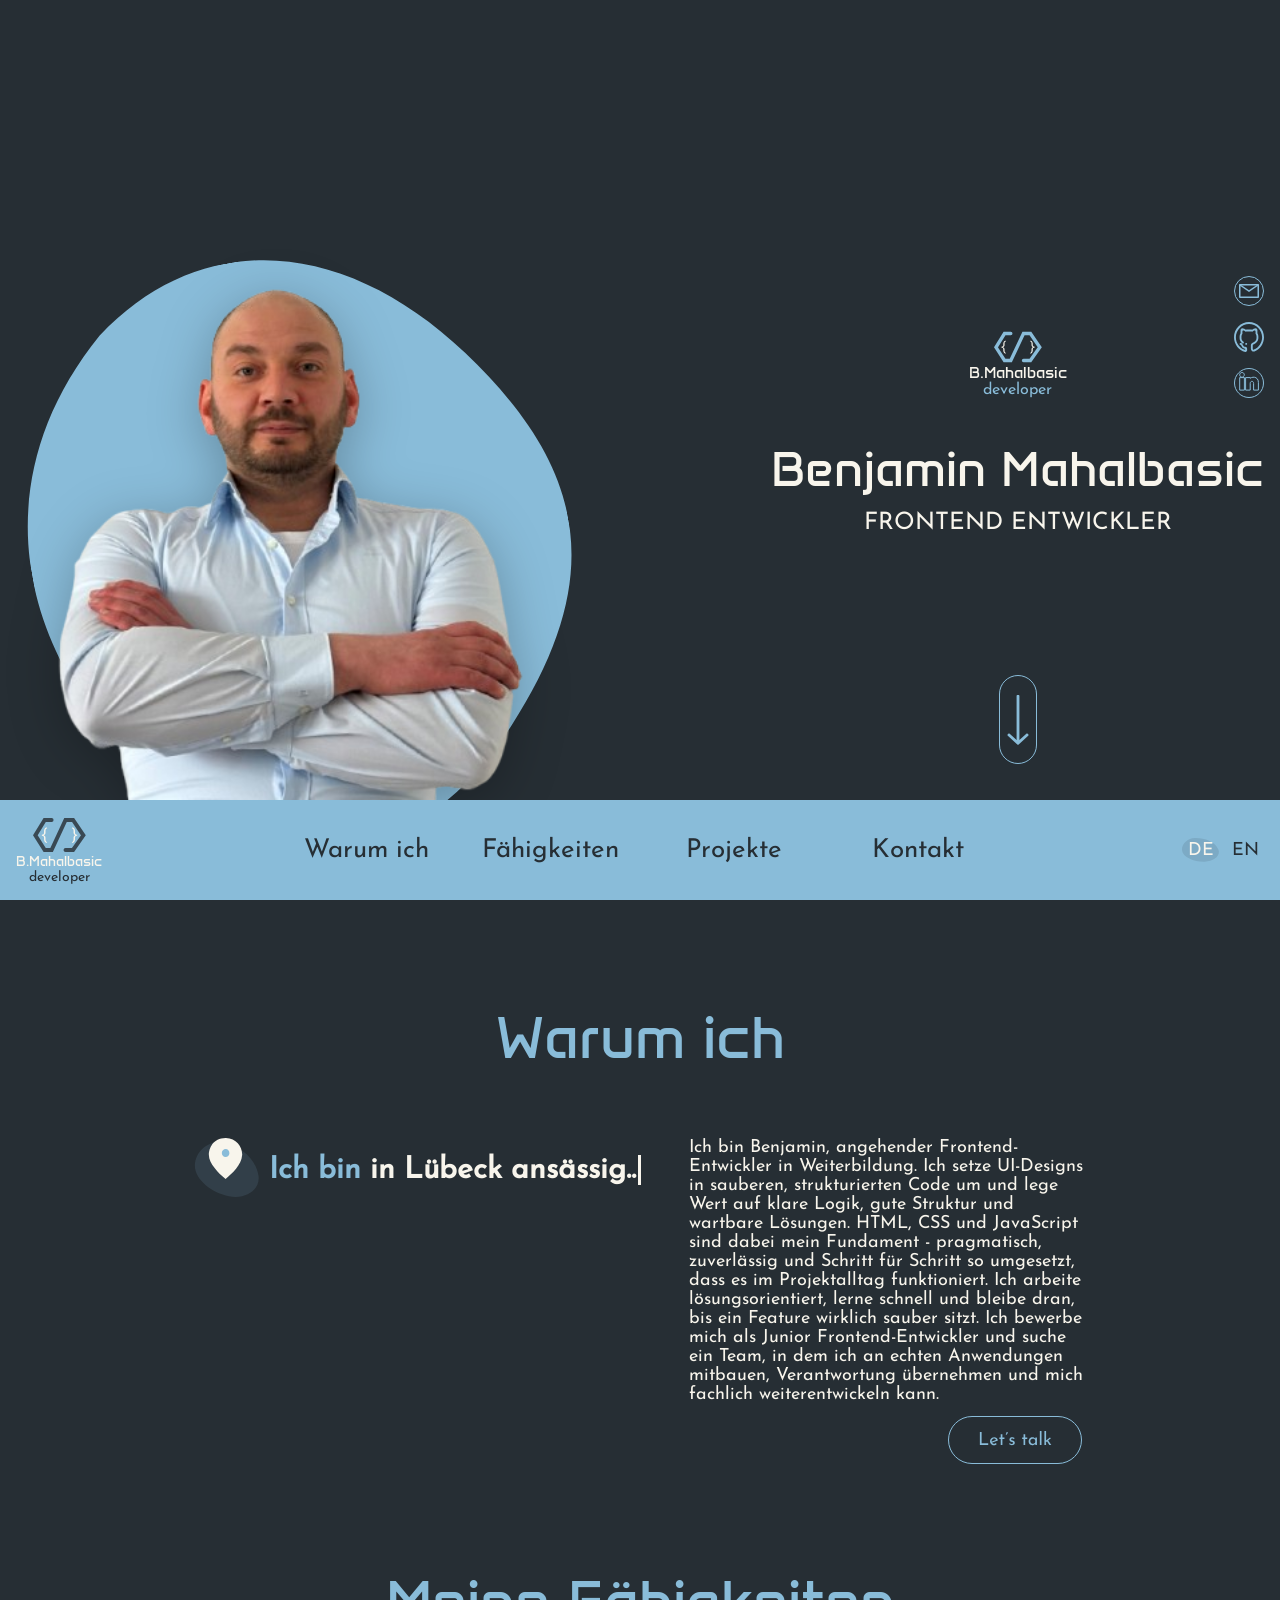
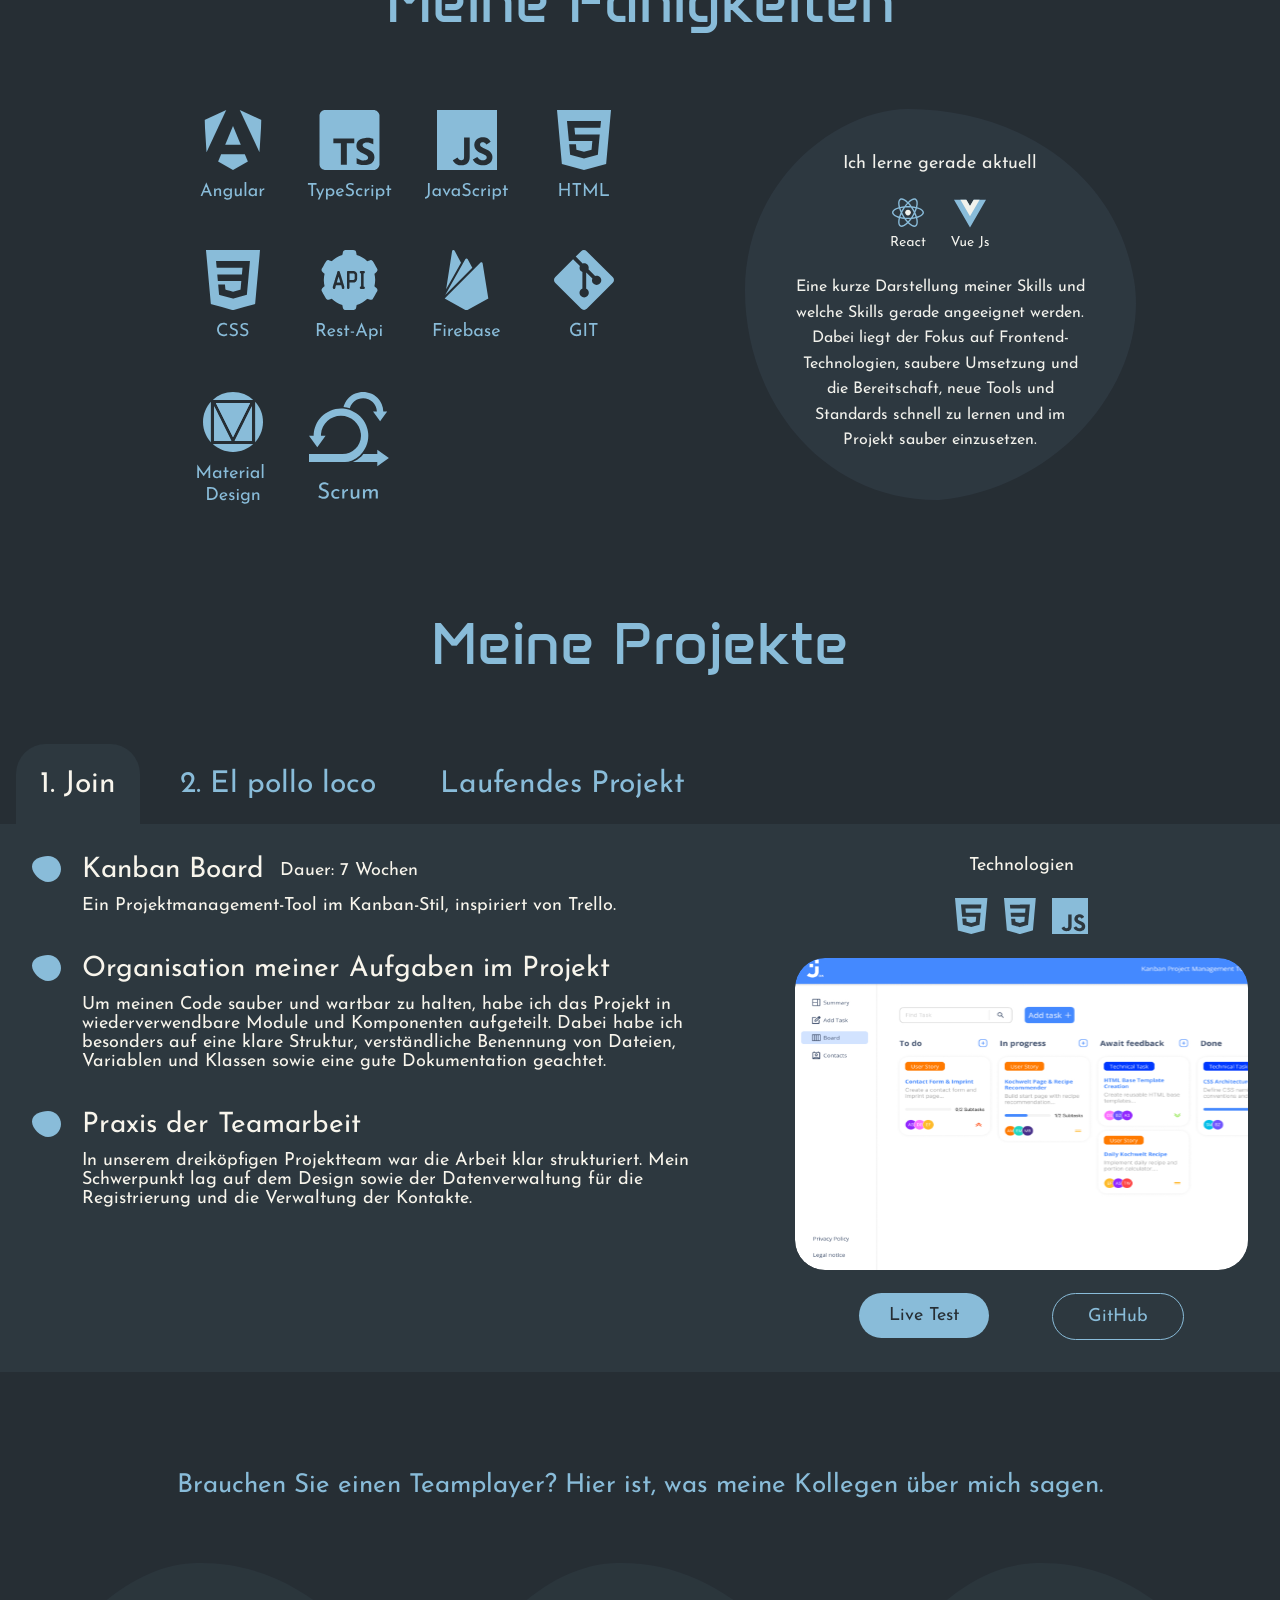
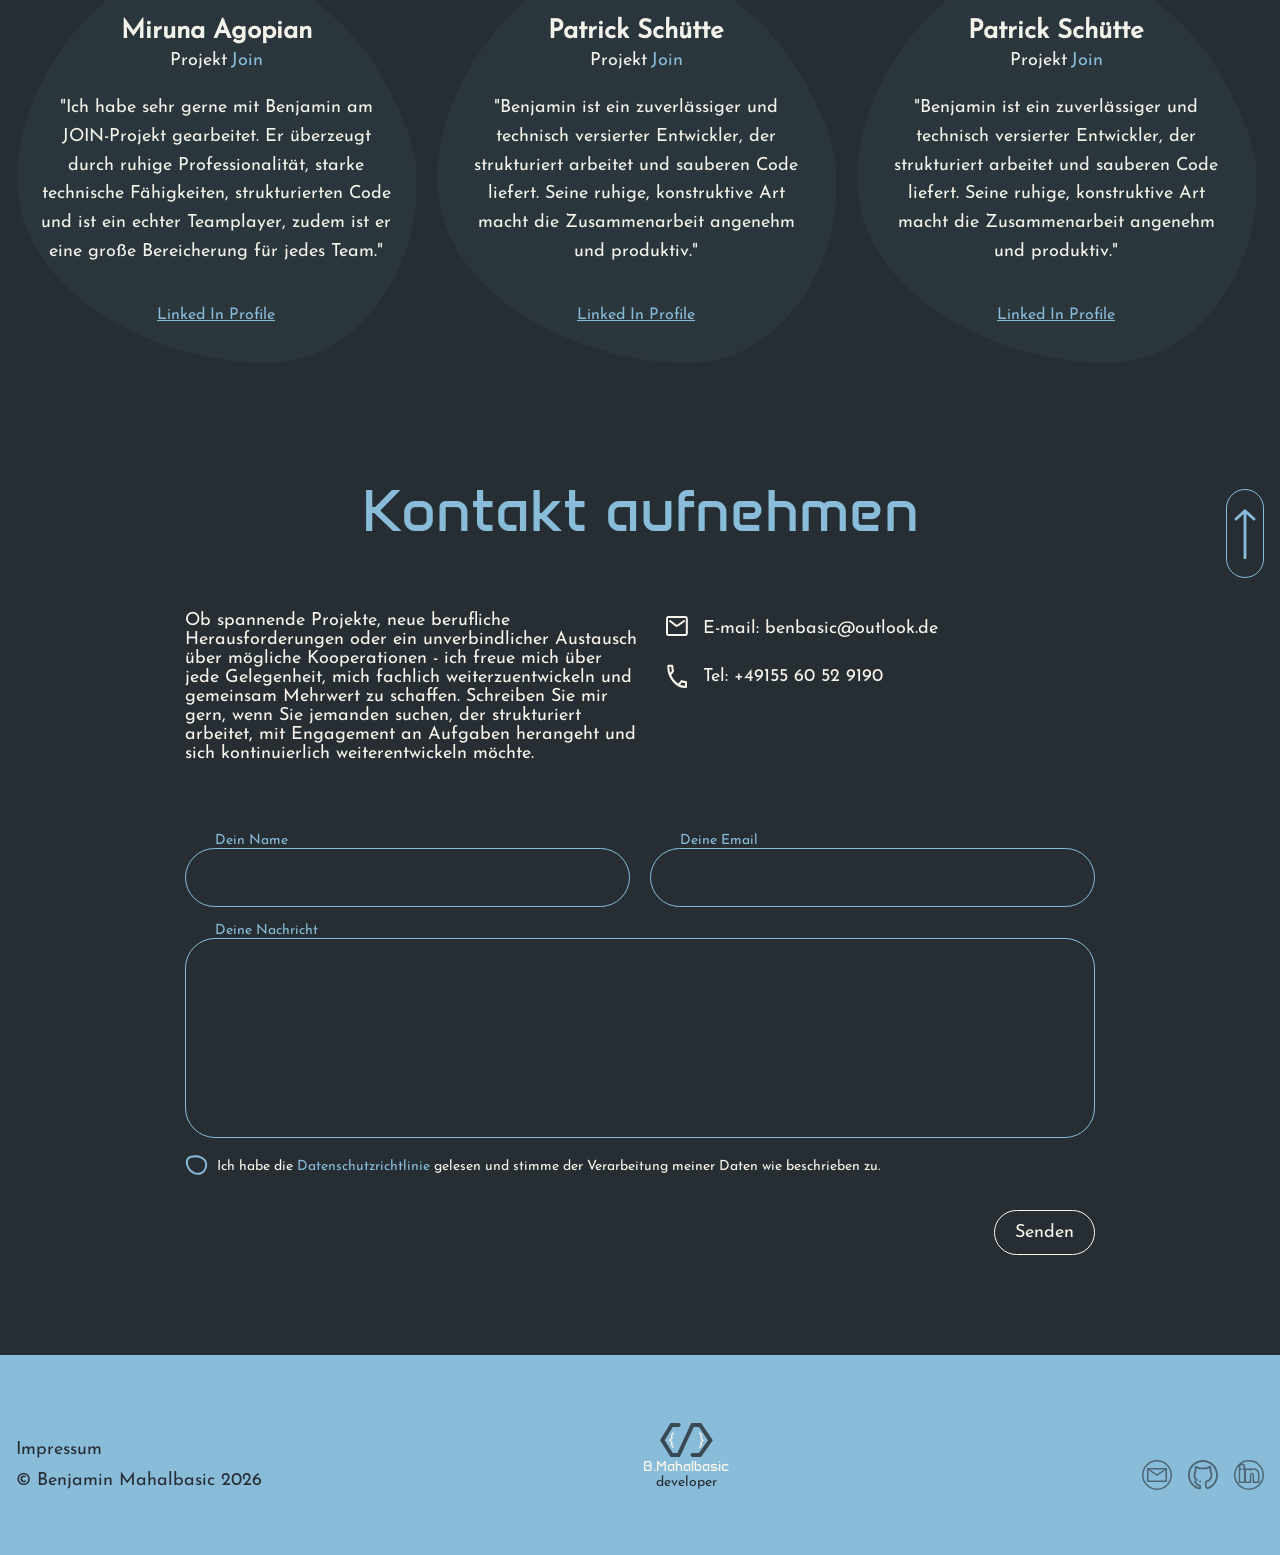
==== commit 7e4878d9: "set content limitation to 1920px" ====
--- a/index.html
+++ b/index.html
@@ -18,6 +18,8 @@
     <script src="./scripts/mobileTemplates.js"></script>
     <script src="./scripts/projects.js" defer></script>
     <script src="./scripts/contact.js"></script>
+    <script src="./scripts/sendForm.js"></script>
+    <script src="./scripts/errorLanguage.js"></script>
     <script src="./scripts/language.js"></script>
     <script src="./script.js"></script>
 </head>
@@ -93,7 +95,7 @@
                         </div>
                         <div class="person-description-container">
                             <span class="name-text">Benjamin Mahalbasic</span>
-                            <span class="job-text">FRONTEND DEVELOPER</span>
+                            <span id="job_text" class="job-text"></span>
                         </div>
                         <div class="arrow-down-frame">
                             <div class="arrow-down-btn">
--- a/style.css
+++ b/style.css
@@ -10,10 +10,7 @@
 
 .hero-section{
     height: calc(100vh - 100px);
-    /* padding-top: 16px;
-    padding-left: 32px;
-    padding-right: 32px; */
-    max-width: 1990px;
+    max-width: 1920px;
     margin: 0 auto;
 }
 
@@ -69,7 +66,7 @@
     display: flex;
     flex-direction: column;
     gap: 40px;
-    padding-right: 32px;
+    padding-right: 0px;
 }
 
 .logo-main-box{
@@ -179,7 +176,7 @@
 
 .footer-frame{
     width: 100%;
-    max-width: 1990px;
+    max-width: 1920px;
     margin: 0 auto;
     padding: 0 16px;
 }
@@ -323,6 +320,12 @@
     font-weight: 700;
 }
 
+@media(max-width:1920px){
+    .main-indication-container{
+        padding-right: 16px;
+    }
+}
+
 @media(max-width:1550px){
     .hero-content{
         align-items: end;
--- a/styles/nav.css
+++ b/styles/nav.css
@@ -14,7 +14,7 @@
     justify-content: space-between;
     align-items: center;
     padding: 0 16px;
-    max-width: 1990px;
+    max-width: 1920px;
     margin: 0 auto;
 }
 
@@ -80,7 +80,6 @@
     background-image: url('../assets/icons/Ellipse\ 24.svg');
     width: 84px;
     height: 56px;
-    /* background-position: center; */
     background-repeat: no-repeat;  
     background-size: cover;  
 }
--- a/styles/projects.css
+++ b/styles/projects.css
@@ -24,7 +24,7 @@
     height: 80px;
     display: flex;
     gap: 16px;
-    max-width: 1990px;
+    max-width: 1920px;
     margin: 0 auto;
 }
 
@@ -61,7 +61,7 @@
 }
 
 .project-content-box{
-    max-width: 1990px;
+    max-width: 1920px;
     margin: 0 auto;
     height: 100%;
 }
--- a/styles/colleagues.css
+++ b/styles/colleagues.css
@@ -2,10 +2,8 @@
 .my-colleagues-section{
     font-family: 'MyJosefin';
     padding-top: 100px;
-    max-width: 1990px;
+    max-width: 1920px;
     margin: 0 auto;
-    /* display: flex;
-    justify-content: center; */
 }
 
 .my-colleagues-frame{
@@ -28,7 +26,7 @@
 
 .comment-container{
     height: 410px;
-    max-width: 1990px;
+    max-width: 1920px;
     margin: 0 auto;
     display: flex;
     justify-content: space-around;
--- a/styles/contact.css
+++ b/styles/contact.css
@@ -6,7 +6,7 @@
 }
 
 .my-contact-frame{
-    max-width: 1990px;
+    max-width: 1920px;
     margin: 0 auto;
     padding-right: 16px;
     padding-left: 16px;
@@ -123,7 +123,6 @@
 }
 
 .bg-input:focus{
-    /* background-color: transparent; */
     background-color: rgba(250, 250, 250, 0.1);
     outline: unset;
 }
@@ -279,13 +278,11 @@
     }
 
     .bg-input-message{
-        /* width: calc(100% - 84px); */
         width: calc(100% - 68px);
         font-size: 16px;
     }
 
     .bg-input{
-        /* width: calc(100% - 72px); */
         width: calc(100% - 56px);
         font-size: 16px;
     }
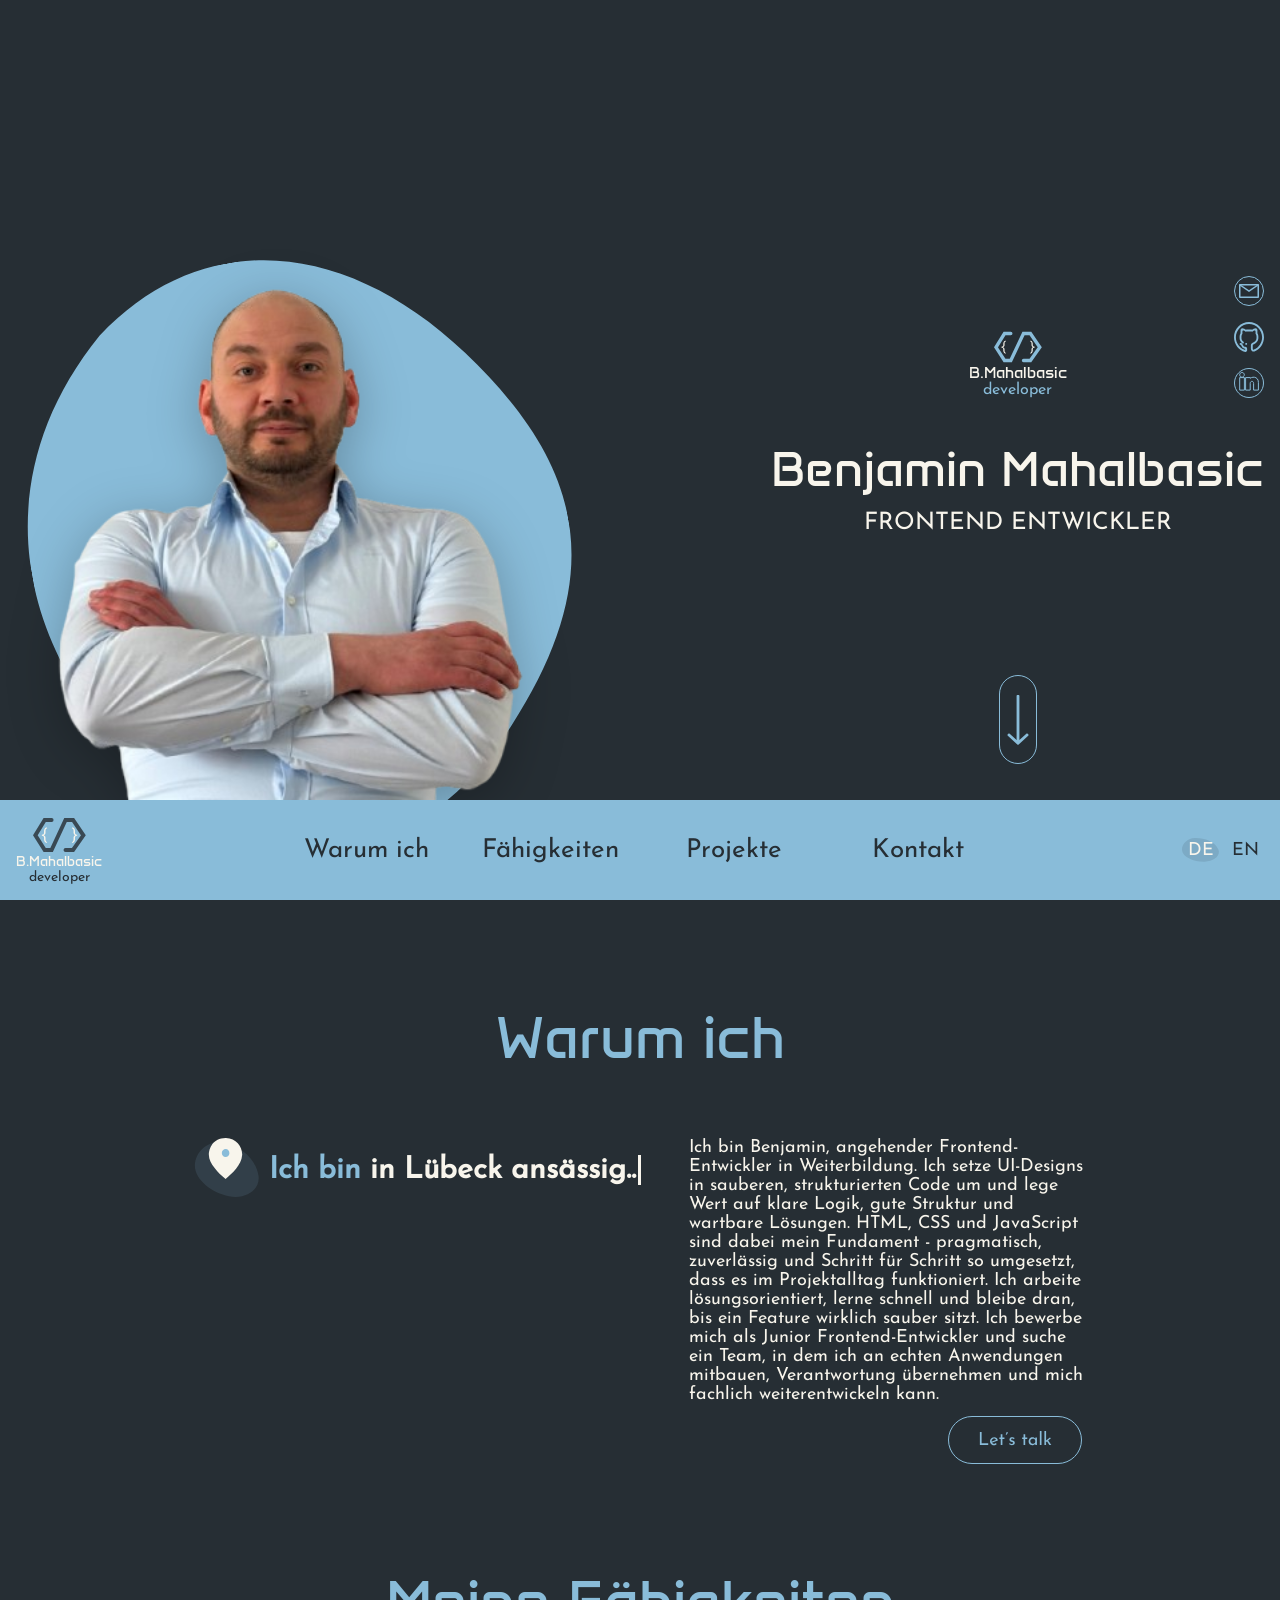
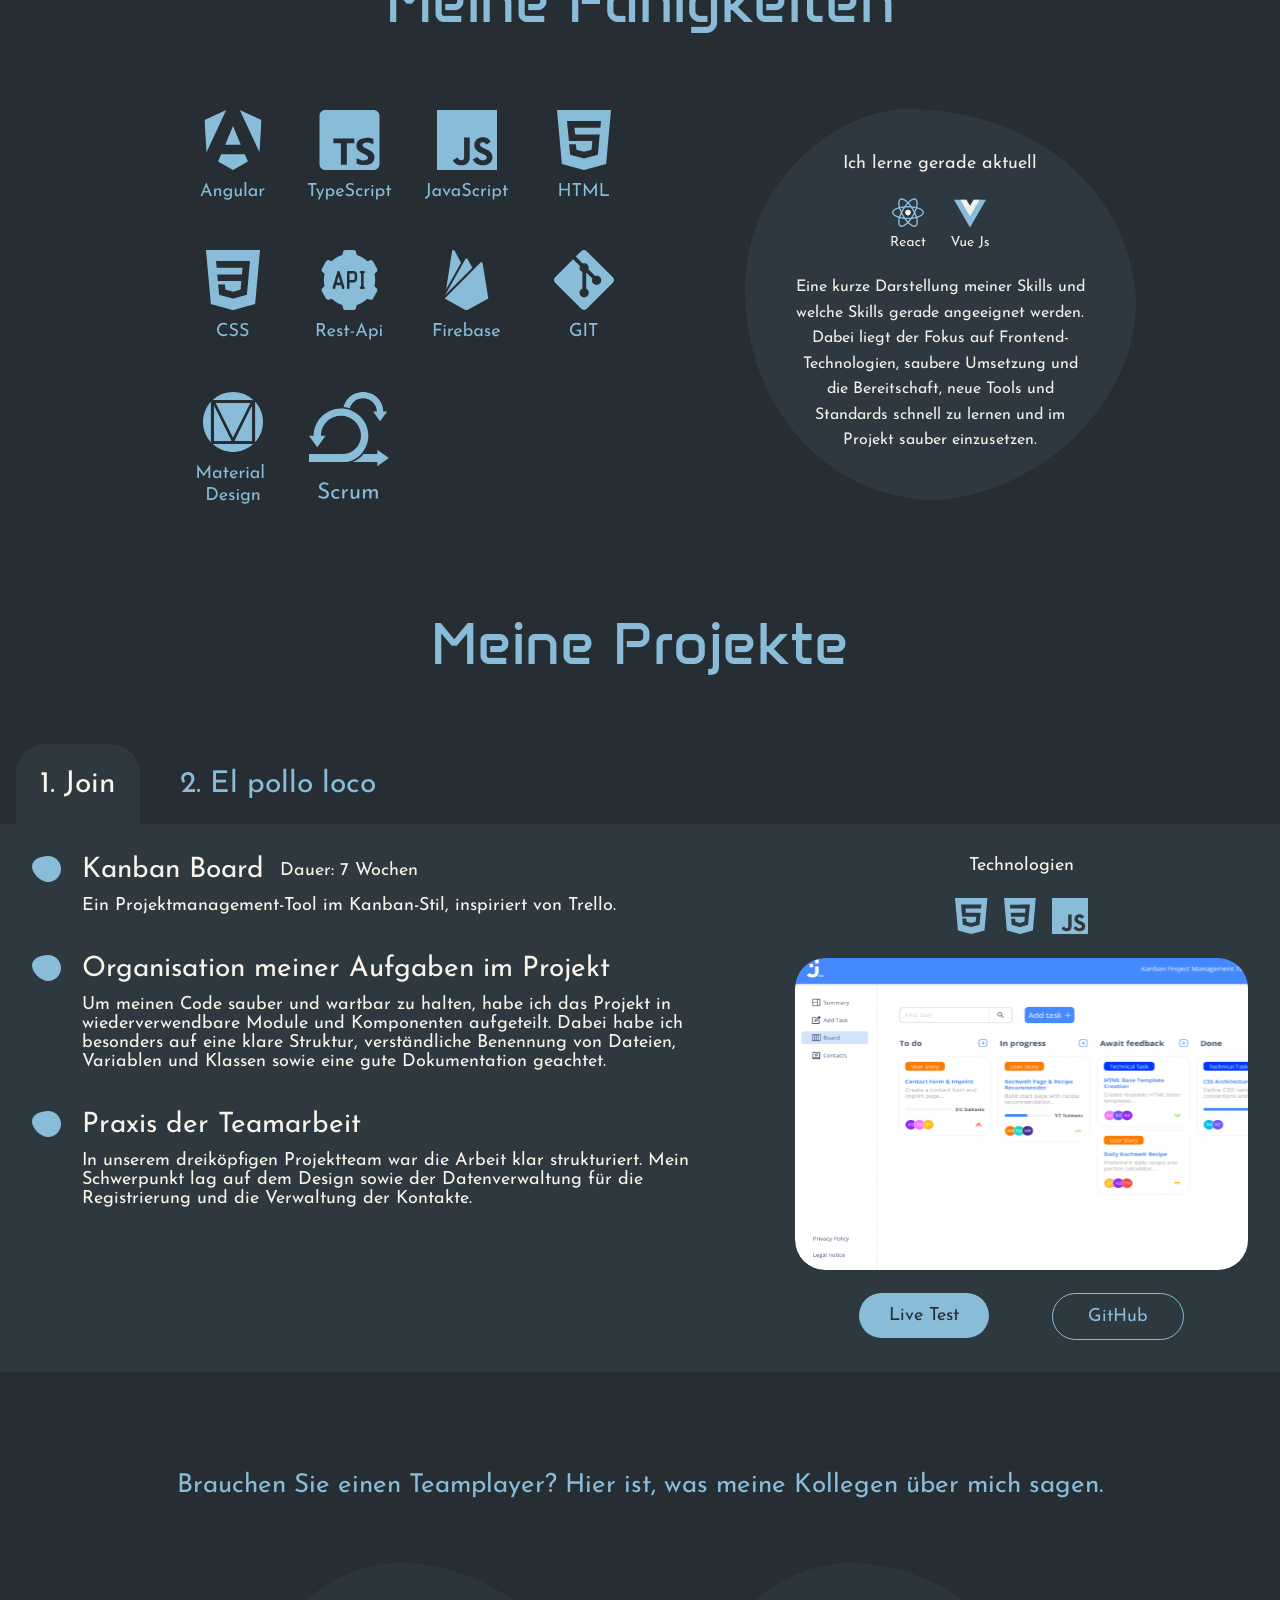
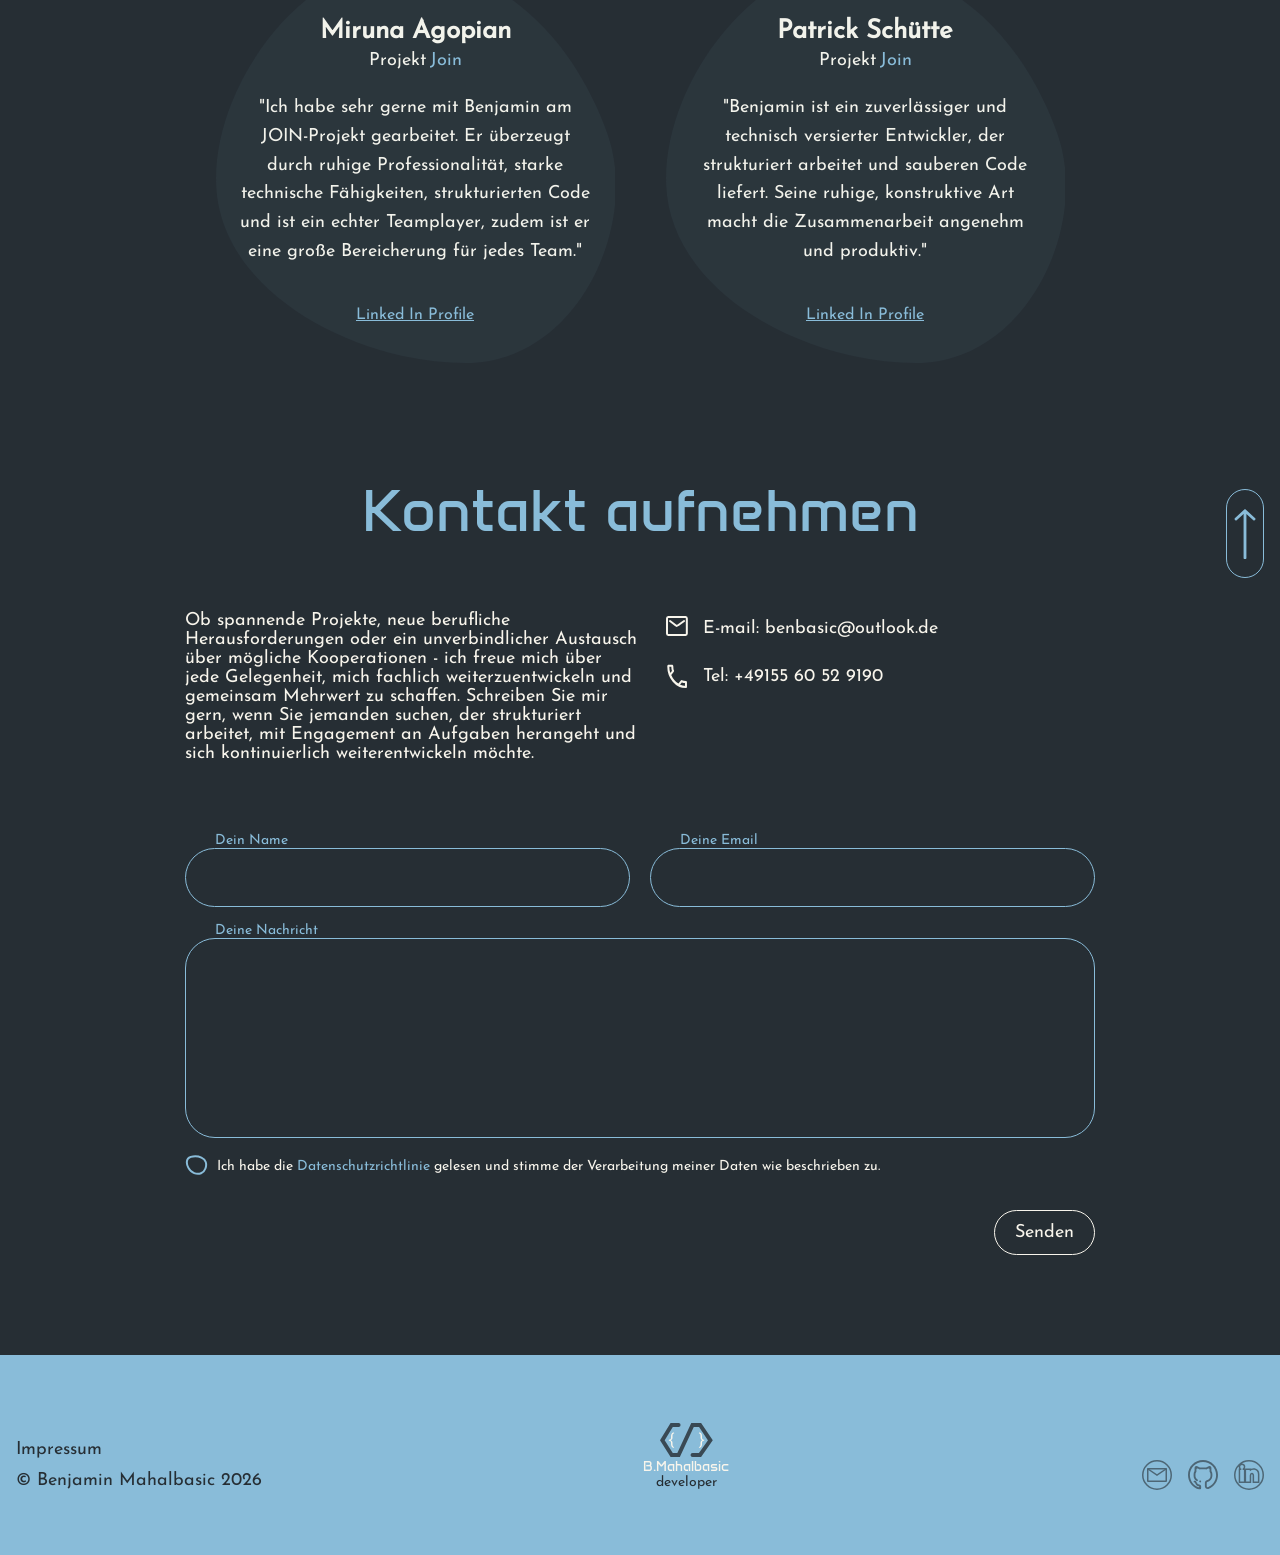
==== commit f5f7047f: "removed 3rd comment and changed design of distance between comment boxes" ====
--- a/index.html
+++ b/index.html
@@ -355,17 +355,17 @@
                         <a class="comments-linkedIn-link" href="https://www.linkedin.com/in/patrickschuette/" target="_blank">Linked In Profile</a>
                         <div id="comment_bg_1" class="comment-bg"></div>
                     </div>
-                    <div class="comment-box" onmouseover="changeBackgroundImage('comment_bg_2', 'comment-bg', 'comment-bg-hover')"
+                    <div id="future_comment" class="comment-box" onmouseover="changeBackgroundImage('comment_bg_2', 'comment-bg', 'comment-bg-hover')"
                      onmouseout="changeBackgroundImage('comment_bg_2', 'comment-bg-hover', 'comment-bg')">
                         <div class="comment-person-box">
-                            <span class="comment-name">Patrick Schütte</span>
+                            <span class="comment-name"></span>
                             <div class="comment-project-container">
                                 <span id="project3_span" class="comment-description"></span>
-                                <span class="comment-project">Join</span>
+                                <span class="comment-project"></span>
                             </div>
                         </div>
                         <span id="comment_3" class="comment-text"></span>
-                        <a class="comments-linkedIn-link" href="https://www.linkedin.com/in/patrickschuette/" target="_blank">Linked In Profile</a>
+                        <a class="comments-linkedIn-link" href="https://www.linkedin.com/in/patrickschuette/" target="_blank"></a>
                         <div id="comment_bg_2" class="comment-bg"></div>
                     </div>
                 </div>
--- a/styles/colleagues.css
+++ b/styles/colleagues.css
@@ -30,7 +30,7 @@
     margin: 0 auto;
     display: flex;
     justify-content: space-around;
-    gap: 20px;
+    gap: 50px;
 }
 
 .comment-box{
@@ -120,8 +120,18 @@
     display: none;
 }
 
+#future_comment{
+    display: none;
+}
+
 @media(max-width:1310px){
-    .comment-container{
+    .caption-colleagues{
+        font-size: 26px;
+    }
+}
+
+@media(max-width:1000px){
+.comment-container{
         max-width: none;
         width: 100%;
         margin: unset;
@@ -147,12 +157,6 @@
         min-width: 400px;
     }
 
-    .caption-colleagues{
-        font-size: 26px;
-    }
-}
-
-@media(max-width:1000px){
     .my-colleagues-section{
         padding-top: 64px;
         padding-left: 16px;
@@ -217,6 +221,12 @@
 
     .comments-linkedIn-link{
         bottom: 22%;
+    }
+}
+
+@media(max-width:540px){
+    .comment-container{
+        gap: 0px;
     }
 }
 
@@ -275,4 +285,10 @@
     .comments-linkedIn-link{
         bottom: 22%;
     }
+}
+
+@media(max-width:380px){
+    .comment-box{
+        min-width: 260px;
+    }
 }
